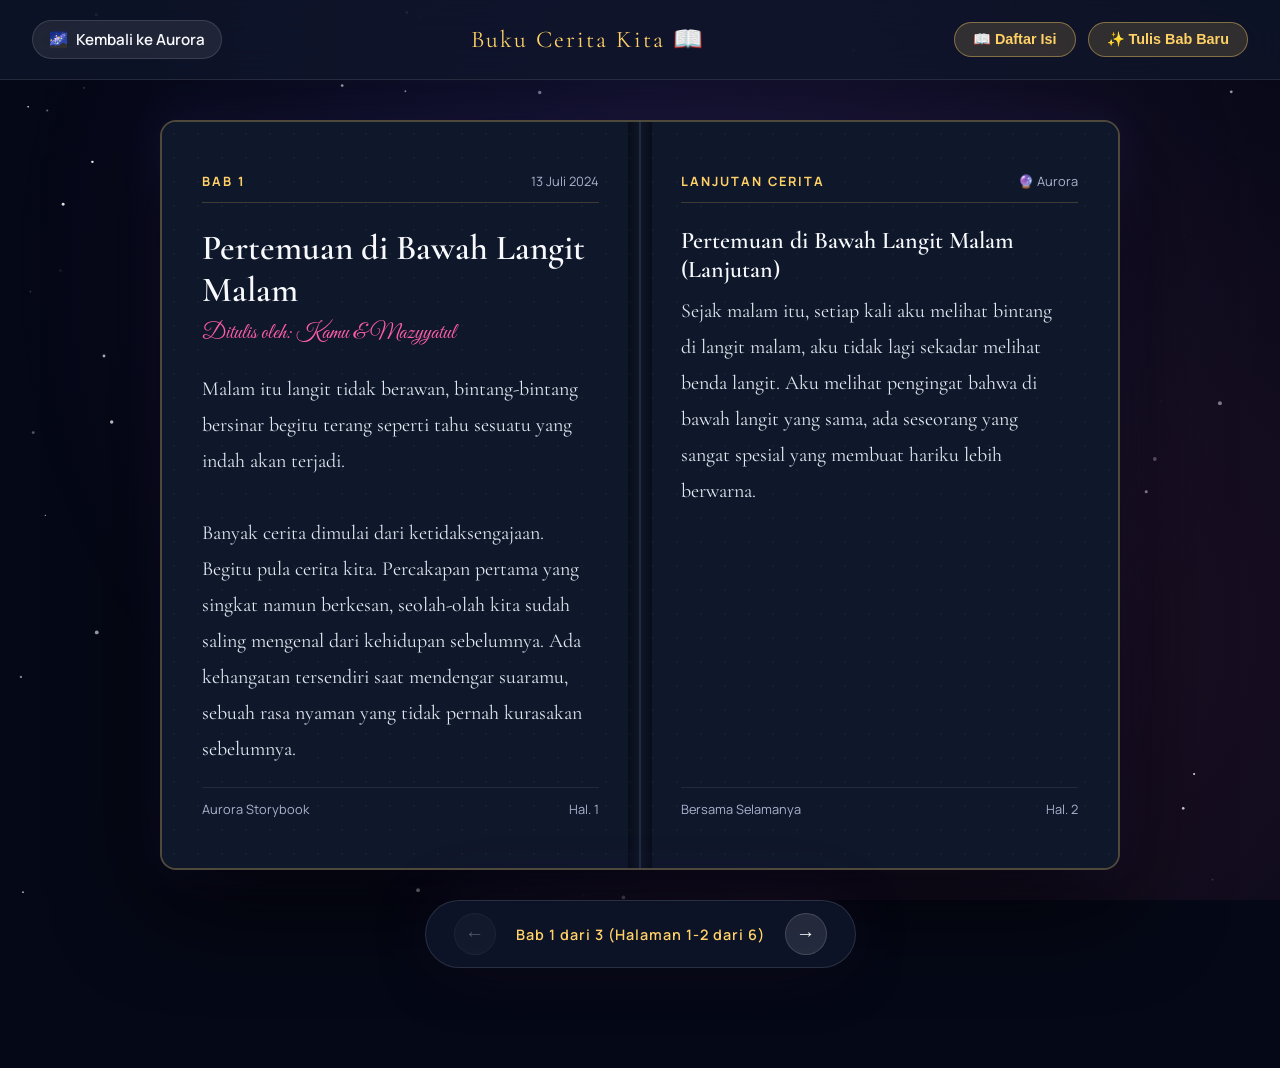
==== book.html @ 4795f136 "nambahin halaman baru buat cerita" ====
<!DOCTYPE html>
<html lang="id">

<head>

    <meta charset="UTF-8">

    <meta name="viewport" content="width=device-width, initial-scale=1.0">

    <title>Buku Cerita Kita — Aurora</title>

    <!-- Google Fonts -->

    <link rel="preconnect" href="https://fonts.googleapis.com">

    <link rel="preconnect" href="https://fonts.gstatic.com" crossorigin>

    <link
        href="https://fonts.googleapis.com/css2?family=Cormorant+Garamond:ital,wght@0,400;0,500;0,600;0,700;1,400&family=Great+Vibes&family=Manrope:wght@300;400;500;600;700&display=swap"
        rel="stylesheet">

    <!-- CSS -->

    <link rel="stylesheet" href="css/variables.css">
    <link rel="stylesheet" href="css/reset.css">
    <link rel="stylesheet" href="css/base.css">
    <link rel="stylesheet" href="css/pages/book.css">

</head>

<body class="book-page-body">

    <!-- Background Cosmic Engine -->
    <div class="book-bg-engine">
        <canvas id="book-stars-canvas"></canvas>
        <div class="book-aurora-glow"></div>
    </div>

    <!-- Header Navigation -->
    <header class="book-nav-header">
        <a href="index.html" class="book-nav-header__back">
            <span>🌌</span> Kembali ke Aurora
        </a>

        <div class="book-nav-header__title">
            Buku Cerita Kita 📖
        </div>

        <div class="book-nav-header__actions">
            <button type="button" class="book-action-btn" id="toc-btn">📖 Daftar Isi</button>
            <button type="button" class="book-action-btn" id="add-chapter-btn">✨ Tulis Bab Baru</button>
        </div>
    </header>

    <!-- Book Stage -->
    <main class="book-stage">

        <div class="book-wrapper">

            <!-- Left Page Sheet -->
            <div class="book-page-sheet book-page-sheet--left">
                <div>
                    <div class="book-sheet-header">
                        <span class="book-sheet-header__chapter" id="left-header-chapter">Bab 1</span>
                        <span class="book-sheet-header__date" id="left-header-date">13 Juli 2024</span>
                    </div>

                    <h1 class="book-sheet-title" id="left-sheet-title">Pertemuan di Bawah Langit Malam</h1>
                    <p class="book-sheet-author" id="left-sheet-author">Ditulis oleh: Kamu & Mazyyatul</p>

                    <div class="book-sheet-body" id="left-sheet-body">
                        <!-- Left story text rendered via JS -->
                    </div>
                </div>

                <div class="book-sheet-footer">
                    <span>Aurora Storybook</span>
                    <span id="left-footer-page">Hal. 1</span>
                </div>
            </div>

            <!-- Right Page Sheet -->
            <div class="book-page-sheet book-page-sheet--right">
                <div>
                    <div class="book-sheet-header">
                        <span class="book-sheet-header__chapter">Lanjutan Cerita</span>
                        <span class="book-sheet-header__date">🔮 Aurora</span>
                    </div>

                    <h2 class="book-sheet-title" id="right-sheet-title" style="font-size: 1.5rem;">Pertemuan di Bawah Langit Malam (Lanjutan)</h2>

                    <div class="book-sheet-body" id="right-sheet-body">
                        <!-- Right story text rendered via JS -->
                    </div>
                </div>

                <div class="book-sheet-footer">
                    <span>Bersama Selamanya</span>
                    <span id="right-footer-page">Hal. 2</span>
                </div>
            </div>

        </div>

        <!-- Page Turning Controls -->
        <div class="book-controls">
            <button type="button" class="book-control-btn" id="prev-page-btn" title="Bab Sebelumnya">
                &larr;
            </button>

            <span class="book-page-indicator" id="page-indicator">
                Bab 1 dari 3 (Halaman 1-2)
            </span>

            <button type="button" class="book-control-btn" id="next-page-btn" title="Bab Selanjutnya">
                &rarr;
            </button>
        </div>

    </main>

    <!-- Table of Contents Modal -->
    <div class="book-toc-modal" id="toc-modal">
        <div class="book-toc-content">
            <div style="display: flex; justify-content: space-between; align-items: center;">
                <h3 class="book-toc-title" style="margin-bottom: 0;">Daftar Isi Novel</h3>
                <button type="button" class="book-modal-close" style="background: none; border: none; color: var(--muted); font-size: 1.5rem; cursor: pointer;">&times;</button>
            </div>
            <p style="color: var(--muted); font-size: 0.85rem; margin-bottom: 20px;">Pilih bab cerita yang ingin kamu baca:</p>

            <ul class="book-toc-list" id="toc-list">
                <!-- Chapter list items rendered via JS -->
            </ul>
        </div>
    </div>

    <!-- Add Chapter Modal -->
    <div class="book-add-modal" id="add-chapter-modal">
        <div class="book-add-content">
            <div style="display: flex; justify-content: space-between; align-items: center; margin-bottom: 12px;">
                <h3 style="font-family: var(--display-font); font-size: 1.8rem; color: var(--gold); margin: 0;">Tulis Bab Novel Baru ✨</h3>
                <button type="button" class="book-modal-close" style="background: none; border: none; color: var(--muted); font-size: 1.5rem; cursor: pointer;">&times;</button>
            </div>
            <p style="color: var(--muted); font-size: 0.85rem; margin-bottom: 20px;">Tuliskan cerita kenangan atau perjalanan kalian sepanjang apapun yang kamu mau secara bebas</p>

            <form id="add-chapter-form">
                <div style="margin-bottom: 16px;">
                    <label style="display: block; font-size: 0.85rem; color: var(--muted); margin-bottom: 6px;">Judul Bab</label>
                    <input type="text" id="chap-title" placeholder="Contoh: Bab 4: Petualangan Ke Kota Seribu Lampu" style="width: 100%; background: rgba(0,0,0,0.4); border: 1px solid rgba(255,255,255,0.18); border-radius: 8px; padding: 12px; color: white; box-sizing: border-box;" required>
                </div>

                <div style="display: flex; gap: 12px; margin-bottom: 16px;">
                    <div style="flex: 1;">
                        <label style="display: block; font-size: 0.85rem; color: var(--muted); margin-bottom: 6px;">Penulis</label>
                        <select id="chap-author" style="width: 100%; background: rgba(0,0,0,0.4); border: 1px solid rgba(255,255,255,0.18); border-radius: 8px; padding: 12px; color: white; box-sizing: border-box;">
                            <option value="Kamu & Mazyyatul">Kamu & Mazyyatul</option>
                            <option value="Kamu">Dari: Kamu</option>
                            <option value="Mazyyatul">Dari: Mazyyatul</option>
                        </select>
                    </div>

                    <div style="flex: 1;">
                        <label style="display: block; font-size: 0.85rem; color: var(--muted); margin-bottom: 6px;">Tanggal</label>
                        <input type="text" id="chap-date" placeholder="Contoh: 28 Juli 2026" style="width: 100%; background: rgba(0,0,0,0.4); border: 1px solid rgba(255,255,255,0.18); border-radius: 8px; padding: 12px; color: white; box-sizing: border-box;">
                    </div>
                </div>

                <div style="margin-bottom: 20px;">
                    <label style="display: block; font-size: 0.85rem; color: var(--muted); margin-bottom: 6px;">Isi Cerita Novel (Bebas & Panjang)</label>
                    <textarea id="chap-content" rows="10" placeholder="Tuliskan cerita panjang kalian di sini... Gunakan enter 2 kali untuk membuat paragraf baru." style="width: 100%; background: rgba(0,0,0,0.4); border: 1px solid rgba(255,255,255,0.18); border-radius: 8px; padding: 14px; color: white; font-family: var(--display-font); font-size: 1.1rem; line-height: 1.6; box-sizing: border-box;" required></textarea>
                </div>

                <button type="submit" style="width: 100%; background: linear-gradient(135deg, var(--gold), var(--primary)); border: none; border-radius: 8px; padding: 14px; color: #050816; font-weight: 700; font-size: 1rem; cursor: pointer;">Simpan Bab Novel ✨</button>
            </form>
        </div>
    </div>

    <!-- GSAP -->
    <script src="https://cdn.jsdelivr.net/npm/gsap@3.13.0/dist/gsap.min.js"></script>

    <!-- App Script -->
    <script type="module" src="js/bookApp.js"></script>

</body>

</html>
---- css/variables.css ----
:root {

    /* ===========================
       COLORS
    =========================== */

    --bg: #050816;
    --surface: #10172D;
    --surface-glass: rgba(16, 23, 45, 0.6);

    --primary: #FF5EA8;
    --secondary: #7C5CFF;
    --accent: #6FAEFF;
    --gold: #FFD166;

    --text: #F7F9FC;
    --muted: #A8B3CF;

    --border: rgba(255, 255, 255, 0.08);
    --border-hover: rgba(255, 255, 255, 0.15);

    /* ===========================
       FONTS
    =========================== */

    --display-font: "Cormorant Garamond", serif;
    --body-font: "Manrope", sans-serif;
    --accent-font: "Great Vibes", cursive;

    /* ===========================
       RADIUS
    =========================== */

    --radius-sm: 12px;
    --radius-md: 20px;
    --radius-lg: 32px;

    /* ===========================
       SHADOWS
    =========================== */

    --shadow-primary:
        0 20px 80px rgba(124, 92, 255, 0.25);

    --shadow-soft:
        0 10px 30px rgba(0, 0, 0, 0.25);

    --shadow-glow:
        0 0 80px rgba(174, 132, 255, 0.12);

    --shadow-card:
        0 15px 50px rgba(0, 0, 0, 0.25),
        0 0 80px rgba(174, 132, 255, 0.08);

    /* ===========================
       TRANSITIONS
    =========================== */

    --fast: 0.25s;
    --medium: 0.5s;
    --slow: 0.8s;

    /* ===========================
       BLUR
    =========================== */

    --blur-sm: 8px;
    --blur-md: 16px;
    --blur-lg: 32px;

    /* ===========================
       Z-INDEX
    =========================== */

    --z-bg: -10;
    --z-content: 10;
    --z-overlay: 100;
    --z-modal: 999;
    --z-opening: 9999;

}
---- css/base.css ----
body {

    background: var(--bg);

    color: var(--text);

    font-family: var(--body-font);

    overflow-x: hidden;

    position: relative;

}

#app {

    position: relative;

    z-index: var(--z-content);

}

/* ===============================
   CUSTOM CURSOR
=============================== */

.custom-cursor {
    position: fixed;
    top: 0;
    left: 0;
    width: 32px;
    height: 32px;
    border: 1.5px solid rgba(255, 255, 255, 0.2);
    border-radius: 50%;
    pointer-events: none;
    z-index: 99999;
    transform: translate(-50%, -50%);
    transition: border-color 0.3s ease;
    mix-blend-mode: difference;
}

.custom-cursor__dot {
    position: fixed;
    top: 0;
    left: 0;
    width: 4px;
    height: 4px;
    background: white;
    border-radius: 50%;
    pointer-events: none;
    z-index: 99999;
    transform: translate(-50%, -50%);
    mix-blend-mode: difference;
}

@media (hover: none) and (pointer: coarse) {
    .custom-cursor,
    .custom-cursor__dot {
        display: none !important;
    }
}
---- css/pages/book.css ----
/* =========================================
   AURORA NOVEL / STORYBOOK PAGE STYLES
========================================== */

/* Outer Page Container */
.book-page-body {
    background: #050816;
    color: #F7F9FC;
    font-family: var(--body-font);
    min-height: 100vh;
    display: flex;
    flex-direction: column;
    position: relative;
    overflow-x: hidden;
}

/* Background Cosmic Atmosphere */
.book-bg-engine {
    position: fixed;
    top: 0;
    left: 0;
    width: 100vw;
    height: 100vh;
    pointer-events: none;
    z-index: 0;
}

.book-bg-engine canvas {
    position: absolute;
    top: 0;
    left: 0;
    width: 100%;
    height: 100%;
}

.book-aurora-glow {
    position: absolute;
    top: 0;
    left: 0;
    width: 100%;
    height: 100%;
    background: radial-gradient(circle at 50% 30%, rgba(124, 92, 255, 0.15), transparent 70%),
                radial-gradient(circle at 80% 70%, rgba(255, 94, 168, 0.1), transparent 60%);
}

/* Top Header Bar */
.book-nav-header {
    position: relative;
    z-index: 100;
    display: flex;
    justify-content: space-between;
    align-items: center;
    padding: 20px 32px;
    background: rgba(16, 23, 45, 0.7);
    backdrop-filter: blur(20px);
    -webkit-backdrop-filter: blur(20px);
    border-bottom: 1px solid rgba(255, 255, 255, 0.1);
}

.book-nav-header__back {
    display: flex;
    align-items: center;
    gap: 8px;
    color: var(--text);
    text-decoration: none;
    font-weight: 600;
    font-size: 0.95rem;
    padding: 8px 16px;
    border-radius: 20px;
    background: rgba(255, 255, 255, 0.08);
    border: 1px solid rgba(255, 255, 255, 0.12);
    transition: all 0.3s ease;
}

.book-nav-header__back:hover {
    background: rgba(255, 94, 168, 0.2);
    border-color: var(--primary);
    transform: translateX(-4px);
}

.book-nav-header__title {
    font-family: var(--display-font);
    font-size: 1.5rem;
    color: var(--gold);
    letter-spacing: 2px;
}

.book-nav-header__actions {
    display: flex;
    gap: 12px;
}

.book-action-btn {
    background: rgba(255, 209, 102, 0.15);
    border: 1px solid rgba(255, 209, 102, 0.4);
    color: var(--gold);
    padding: 8px 18px;
    border-radius: 20px;
    font-weight: 600;
    font-size: 0.9rem;
    cursor: pointer;
    transition: all 0.3s ease;
}

.book-action-btn:hover {
    background: var(--gold);
    color: #050816;
    transform: translateY(-2px);
    box-shadow: 0 0 15px rgba(255, 209, 102, 0.4);
}

/* Book Stage & Reader Layout */
.book-stage {
    position: relative;
    z-index: 10;
    flex-grow: 1;
    display: flex;
    flex-direction: column;
    align-items: center;
    justify-content: center;
    padding: 40px 20px 100px 20px;
    box-sizing: border-box;
}

/* 3D Book Container */
.book-wrapper {
    position: relative;
    width: 100%;
    max-width: 960px;
    min-height: 600px;
    background: #141b2d;
    border-radius: 16px;
    box-shadow: 0 30px 100px rgba(0, 0, 0, 0.8),
                0 0 50px rgba(124, 92, 255, 0.15);
    display: flex;
    overflow: hidden;
    border: 2px solid rgba(255, 209, 102, 0.25);
    perspective: 1500px;
}

/* Book Spine Line in Center */
.book-wrapper::after {
    content: '';
    position: absolute;
    top: 0;
    left: 50%;
    width: 24px;
    height: 100%;
    background: linear-gradient(90deg, 
        rgba(0, 0, 0, 0.4) 0%, 
        rgba(0, 0, 0, 0.05) 45%, 
        rgba(255, 255, 255, 0.05) 50%, 
        rgba(0, 0, 0, 0.05) 55%, 
        rgba(0, 0, 0, 0.4) 100%
    );
    transform: translateX(-50%);
    pointer-events: none;
    z-index: 20;
}

/* Left & Right Pages (Paper Parchment Texture) */
.book-page-sheet {
    flex: 1;
    width: 50%;
    padding: 50px 40px;
    box-sizing: border-box;
    background: #0f172a;
    background-image: radial-gradient(rgba(255, 255, 255, 0.03) 1px, transparent 0);
    background-size: 24px 24px;
    display: flex;
    flex-direction: column;
    justify-content: space-between;
    position: relative;
    transition: opacity 0.4s ease, transform 0.4s ease;
}

.book-page-sheet--left {
    border-right: 1px solid rgba(255, 255, 255, 0.06);
}

.book-page-sheet--right {
    border-left: 1px solid rgba(255, 255, 255, 0.06);
}

/* Page Header Info */
.book-sheet-header {
    display: flex;
    justify-content: space-between;
    align-items: center;
    border-bottom: 1px solid rgba(255, 209, 102, 0.2);
    padding-bottom: 12px;
    margin-bottom: 24px;
}

.book-sheet-header__chapter {
    font-size: 0.8rem;
    font-weight: 700;
    letter-spacing: 2px;
    text-transform: uppercase;
    color: var(--gold);
}

.book-sheet-header__date {
    font-size: 0.8rem;
    color: var(--muted);
}

/* Novel Typography */
.book-sheet-title {
    font-family: var(--display-font);
    font-size: 2.2rem;
    font-weight: 600;
    color: var(--text);
    margin-bottom: 8px;
    line-height: 1.2;
}

.book-sheet-author {
    font-family: var(--accent-font);
    font-size: 1.4rem;
    color: var(--primary);
    margin-bottom: 24px;
}

.book-sheet-body {
    font-family: var(--display-font);
    font-size: 1.25rem;
    line-height: 1.8;
    color: #e2e8f0;
    flex-grow: 1;
    white-space: pre-line;
    overflow-y: auto;
    padding-right: 8px;
}

.book-sheet-footer {
    display: flex;
    justify-content: space-between;
    align-items: center;
    border-top: 1px solid rgba(255, 255, 255, 0.08);
    padding-top: 12px;
    margin-top: 20px;
    font-size: 0.8rem;
    color: var(--muted);
}

/* Navigation Controls Bar */
.book-controls {
    display: flex;
    align-items: center;
    gap: 20px;
    margin-top: 30px;
    background: rgba(16, 23, 45, 0.8);
    backdrop-filter: blur(20px);
    border: 1px solid rgba(255, 255, 255, 0.12);
    padding: 12px 28px;
    border-radius: 40px;
    box-shadow: var(--shadow-card);
}

.book-control-btn {
    background: rgba(255, 255, 255, 0.1);
    border: 1px solid rgba(255, 255, 255, 0.15);
    color: var(--text);
    width: 42px;
    height: 42px;
    border-radius: 50%;
    display: flex;
    align-items: center;
    justify-content: center;
    font-size: 1.2rem;
    cursor: pointer;
    transition: all 0.3s ease;
}

.book-control-btn:hover:not(:disabled) {
    background: var(--primary);
    color: white;
    border-color: var(--primary);
    transform: scale(1.1);
}

.book-control-btn:disabled {
    opacity: 0.3;
    cursor: not-allowed;
}

.book-page-indicator {
    font-size: 0.9rem;
    font-weight: 600;
    color: var(--gold);
    letter-spacing: 1px;
}

/* Chapter Table of Contents Drawer/Modal */
.book-toc-modal {
    position: fixed;
    top: 0;
    left: 0;
    width: 100vw;
    height: 100vh;
    background: rgba(5, 8, 22, 0.85);
    backdrop-filter: blur(20px);
    z-index: 1000;
    display: flex;
    align-items: center;
    justify-content: center;
    opacity: 0;
    pointer-events: none;
    transition: opacity 0.3s ease;
}

.book-toc-modal.is-visible {
    opacity: 1;
    pointer-events: auto;
}

.book-toc-content {
    background: rgba(16, 23, 45, 0.95);
    border: 1px solid rgba(255, 209, 102, 0.3);
    border-radius: var(--radius-lg);
    padding: 36px;
    width: 100%;
    max-width: 500px;
    max-height: 80vh;
    overflow-y: auto;
    box-shadow: 0 20px 80px rgba(0, 0, 0, 0.6);
}

.book-toc-title {
    font-family: var(--display-font);
    font-size: 2rem;
    color: var(--gold);
    margin-bottom: 20px;
    border-bottom: 1px solid rgba(255, 209, 102, 0.2);
    padding-bottom: 10px;
}

.book-toc-list {
    list-style: none;
    padding: 0;
    margin: 0;
}

.book-toc-item {
    padding: 14px 18px;
    border-radius: var(--radius-sm);
    background: rgba(255, 255, 255, 0.04);
    border: 1px solid rgba(255, 255, 255, 0.08);
    margin-bottom: 12px;
    cursor: pointer;
    transition: all 0.3s ease;
    display: flex;
    justify-content: space-between;
    align-items: center;
}

.book-toc-item:hover {
    background: rgba(255, 209, 102, 0.15);
    border-color: var(--gold);
    transform: translateX(4px);
}

.book-toc-item__title {
    font-weight: 600;
    color: var(--text);
    font-size: 1rem;
}

.book-toc-item__author {
    font-size: 0.8rem;
    color: var(--muted);
}

/* Add Chapter Modal */
.book-add-modal {
    position: fixed;
    top: 0;
    left: 0;
    width: 100vw;
    height: 100vh;
    background: rgba(5, 8, 22, 0.88);
    backdrop-filter: blur(24px);
    z-index: 10000;
    display: flex;
    align-items: center;
    justify-content: center;
    opacity: 0;
    pointer-events: none;
    transition: opacity 0.4s ease;
    padding: 16px;
    box-sizing: border-box;
}

.book-add-modal.is-visible {
    opacity: 1;
    pointer-events: auto;
}

.book-add-content {
    background: rgba(16, 23, 45, 0.95);
    border: 1px solid rgba(255, 209, 102, 0.4);
    border-radius: var(--radius-lg);
    padding: 32px 24px;
    width: 100%;
    max-width: 560px;
    max-height: 85vh;
    overflow-y: auto;
    box-shadow: 0 20px 80px rgba(255, 209, 102, 0.2);
}

/* Mobile Responsive adjustment for Single Page view */
@media (max-width: 768px) {
    .book-wrapper {
        flex-direction: column;
        min-height: auto;
    }

    .book-wrapper::after {
        display: none;
    }

    .book-page-sheet {
        width: 100%;
        padding: 32px 20px;
    }

    .book-page-sheet--right {
        display: none; /* Shows 1 page at a time on mobile */
    }

    .book-sheet-title {
        font-size: 1.8rem;
    }

    .book-sheet-body {
        font-size: 1.1rem;
        line-height: 1.7;
    }
}
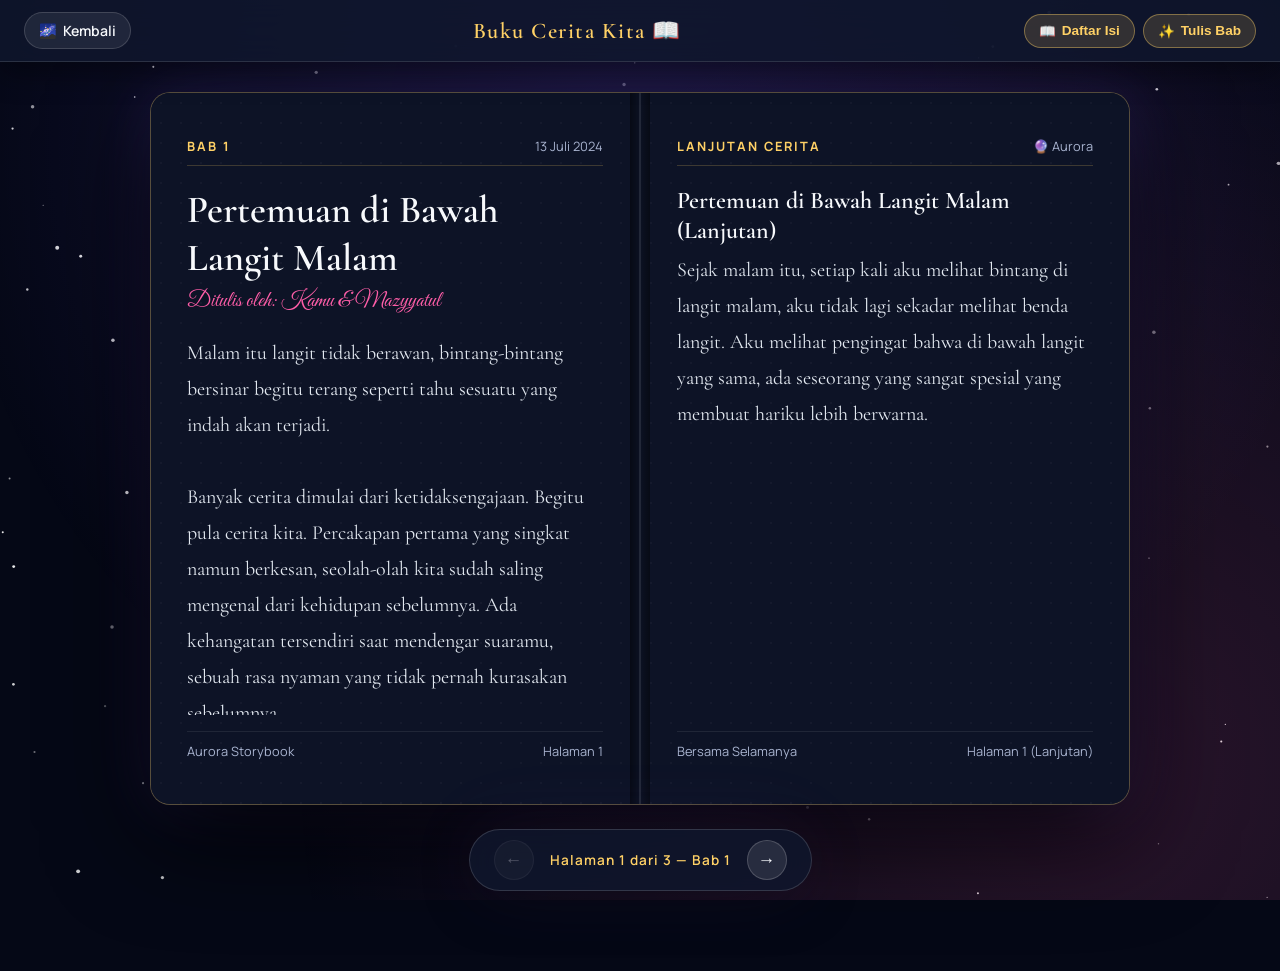
==== commit e58fd6f7: "--" ====
--- a/book.html
+++ b/book.html
@@ -39,16 +39,20 @@
     <!-- Header Navigation -->
     <header class="book-nav-header">
         <a href="index.html" class="book-nav-header__back">
-            <span>🌌</span> Kembali ke Aurora
+            <span>🌌</span> <span class="btn-label">Kembali</span>
         </a>
 
-        <div class="book-nav-header__title">
+        <h1 class="book-nav-header__title">
             Buku Cerita Kita 📖
-        </div>
+        </h1>
 
         <div class="book-nav-header__actions">
-            <button type="button" class="book-action-btn" id="toc-btn">📖 Daftar Isi</button>
-            <button type="button" class="book-action-btn" id="add-chapter-btn">✨ Tulis Bab Baru</button>
+            <button type="button" class="book-action-btn" id="toc-btn">
+                <span>📖</span> <span class="btn-label">Daftar Isi</span>
+            </button>
+            <button type="button" class="book-action-btn" id="add-chapter-btn">
+                <span>✨</span> <span class="btn-label">Tulis Bab</span>
+            </button>
         </div>
     </header>
 
--- a/css/pages/book.css
+++ b/css/pages/book.css
@@ -1,5 +1,6 @@
 /* =========================================
    AURORA NOVEL / STORYBOOK PAGE STYLES
+   Ultra Responsive, Sleek & Mobile Polish
 ========================================== */
 
 /* Outer Page Container */
@@ -12,6 +13,8 @@
     flex-direction: column;
     position: relative;
     overflow-x: hidden;
+    margin: 0;
+    padding: 0;
 }
 
 /* Background Cosmic Atmosphere */
@@ -39,77 +42,96 @@
     left: 0;
     width: 100%;
     height: 100%;
-    background: radial-gradient(circle at 50% 30%, rgba(124, 92, 255, 0.15), transparent 70%),
-                radial-gradient(circle at 80% 70%, rgba(255, 94, 168, 0.1), transparent 60%);
-}
-
-/* Top Header Bar */
+    background: radial-gradient(circle at 50% 15%, rgba(124, 92, 255, 0.2), transparent 70%),
+                radial-gradient(circle at 85% 85%, rgba(255, 94, 168, 0.15), transparent 60%);
+}
+
+/* =========================================
+   SLEEK HEADER NAVBAR (DESKTOP & MOBILE)
+========================================== */
 .book-nav-header {
-    position: relative;
-    z-index: 100;
+    position: sticky;
+    top: 0;
+    z-index: 500;
     display: flex;
     justify-content: space-between;
     align-items: center;
-    padding: 20px 32px;
-    background: rgba(16, 23, 45, 0.7);
-    backdrop-filter: blur(20px);
-    -webkit-backdrop-filter: blur(20px);
-    border-bottom: 1px solid rgba(255, 255, 255, 0.1);
+    padding: 12px 24px;
+    background: rgba(16, 23, 45, 0.85);
+    backdrop-filter: blur(24px);
+    -webkit-backdrop-filter: blur(24px);
+    border-bottom: 1px solid rgba(255, 255, 255, 0.12);
+    box-shadow: 0 10px 30px rgba(0, 0, 0, 0.4);
 }
 
 .book-nav-header__back {
-    display: flex;
-    align-items: center;
-    gap: 8px;
+    display: inline-flex;
+    align-items: center;
+    gap: 6px;
     color: var(--text);
     text-decoration: none;
     font-weight: 600;
-    font-size: 0.95rem;
-    padding: 8px 16px;
-    border-radius: 20px;
+    font-size: 0.88rem;
+    padding: 8px 14px;
+    border-radius: 30px;
     background: rgba(255, 255, 255, 0.08);
-    border: 1px solid rgba(255, 255, 255, 0.12);
-    transition: all 0.3s ease;
-}
-
-.book-nav-header__back:hover {
-    background: rgba(255, 94, 168, 0.2);
+    border: 1px solid rgba(255, 255, 255, 0.15);
+    transition: all 0.25s ease;
+    white-space: nowrap;
+    touch-action: manipulation;
+}
+
+.book-nav-header__back:hover,
+.book-nav-header__back:active {
+    background: rgba(255, 94, 168, 0.25);
     border-color: var(--primary);
-    transform: translateX(-4px);
+    transform: translateX(-2px);
 }
 
 .book-nav-header__title {
     font-family: var(--display-font);
-    font-size: 1.5rem;
+    font-size: 1.4rem;
+    font-weight: 600;
     color: var(--gold);
-    letter-spacing: 2px;
+    letter-spacing: 1.5px;
+    text-align: center;
+    margin: 0;
 }
 
 .book-nav-header__actions {
     display: flex;
-    gap: 12px;
+    align-items: center;
+    gap: 8px;
 }
 
 .book-action-btn {
+    display: inline-flex;
+    align-items: center;
+    gap: 6px;
     background: rgba(255, 209, 102, 0.15);
     border: 1px solid rgba(255, 209, 102, 0.4);
     color: var(--gold);
-    padding: 8px 18px;
-    border-radius: 20px;
+    padding: 8px 14px;
+    border-radius: 30px;
     font-weight: 600;
-    font-size: 0.9rem;
+    font-size: 0.85rem;
     cursor: pointer;
-    transition: all 0.3s ease;
-}
-
-.book-action-btn:hover {
+    transition: all 0.25s ease;
+    white-space: nowrap;
+    touch-action: manipulation;
+}
+
+.book-action-btn:hover,
+.book-action-btn:active {
     background: var(--gold);
     color: #050816;
     transform: translateY(-2px);
     box-shadow: 0 0 15px rgba(255, 209, 102, 0.4);
 }
 
-/* Book Stage & Reader Layout */
+/* =========================================
+   BOOK STAGE & NOVEL SHEET LAYOUT
+========================================== */
 .book-stage {
     position: relative;
     z-index: 10;
@@ -118,60 +140,60 @@
     flex-direction: column;
     align-items: center;
     justify-content: center;
-    padding: 40px 20px 100px 20px;
+    padding: 30px 16px 80px 16px;
     box-sizing: border-box;
-}
-
-/* 3D Book Container */
+    width: 100%;
+}
+
 .book-wrapper {
     position: relative;
     width: 100%;
-    max-width: 960px;
-    min-height: 600px;
-    background: #141b2d;
-    border-radius: 16px;
-    box-shadow: 0 30px 100px rgba(0, 0, 0, 0.8),
-                0 0 50px rgba(124, 92, 255, 0.15);
+    max-width: 980px;
+    min-height: 560px;
+    background: rgba(16, 23, 45, 0.95);
+    border-radius: 20px;
+    box-shadow: 0 30px 100px rgba(0, 0, 0, 0.85),
+                0 0 60px rgba(124, 92, 255, 0.2);
     display: flex;
     overflow: hidden;
-    border: 2px solid rgba(255, 209, 102, 0.25);
-    perspective: 1500px;
-}
-
-/* Book Spine Line in Center */
+    border: 1px solid rgba(255, 209, 102, 0.3);
+    backdrop-filter: blur(20px);
+}
+
+/* Book Spine Line in Center (Desktop Spread) */
 .book-wrapper::after {
     content: '';
     position: absolute;
     top: 0;
     left: 50%;
-    width: 24px;
+    width: 20px;
     height: 100%;
     background: linear-gradient(90deg, 
-        rgba(0, 0, 0, 0.4) 0%, 
-        rgba(0, 0, 0, 0.05) 45%, 
-        rgba(255, 255, 255, 0.05) 50%, 
-        rgba(0, 0, 0, 0.05) 55%, 
-        rgba(0, 0, 0, 0.4) 100%
+        rgba(0, 0, 0, 0.45) 0%, 
+        rgba(0, 0, 0, 0.1) 45%, 
+        rgba(255, 255, 255, 0.08) 50%, 
+        rgba(0, 0, 0, 0.1) 55%, 
+        rgba(0, 0, 0, 0.45) 100%
     );
     transform: translateX(-50%);
     pointer-events: none;
     z-index: 20;
 }
 
-/* Left & Right Pages (Paper Parchment Texture) */
+/* Left & Right Pages */
 .book-page-sheet {
     flex: 1;
     width: 50%;
-    padding: 50px 40px;
+    padding: 44px 36px;
     box-sizing: border-box;
-    background: #0f172a;
+    background: #0d1326;
     background-image: radial-gradient(rgba(255, 255, 255, 0.03) 1px, transparent 0);
-    background-size: 24px 24px;
+    background-size: 20px 20px;
     display: flex;
     flex-direction: column;
     justify-content: space-between;
     position: relative;
-    transition: opacity 0.4s ease, transform 0.4s ease;
+    transition: opacity 0.35s ease, transform 0.35s ease;
 }
 
 .book-page-sheet--left {
@@ -182,14 +204,13 @@
     border-left: 1px solid rgba(255, 255, 255, 0.06);
 }
 
-/* Page Header Info */
 .book-sheet-header {
     display: flex;
     justify-content: space-between;
     align-items: center;
     border-bottom: 1px solid rgba(255, 209, 102, 0.2);
-    padding-bottom: 12px;
-    margin-bottom: 24px;
+    padding-bottom: 10px;
+    margin-bottom: 20px;
 }
 
 .book-sheet-header__chapter {
@@ -205,32 +226,41 @@
     color: var(--muted);
 }
 
-/* Novel Typography */
 .book-sheet-title {
     font-family: var(--display-font);
-    font-size: 2.2rem;
+    font-size: clamp(1.8rem, 4vw, 2.4rem);
     font-weight: 600;
     color: var(--text);
-    margin-bottom: 8px;
-    line-height: 1.2;
+    margin-bottom: 6px;
+    line-height: 1.25;
 }
 
 .book-sheet-author {
     font-family: var(--accent-font);
-    font-size: 1.4rem;
+    font-size: 1.35rem;
     color: var(--primary);
-    margin-bottom: 24px;
+    margin-bottom: 20px;
 }
 
 .book-sheet-body {
     font-family: var(--display-font);
-    font-size: 1.25rem;
+    font-size: clamp(1.1rem, 2.2vw, 1.25rem);
     line-height: 1.8;
     color: #e2e8f0;
     flex-grow: 1;
     white-space: pre-line;
     overflow-y: auto;
     padding-right: 8px;
+    max-height: 380px;
+}
+
+.book-sheet-body::-webkit-scrollbar {
+    width: 4px;
+}
+
+.book-sheet-body::-webkit-scrollbar-thumb {
+    background: rgba(255, 209, 102, 0.3);
+    border-radius: 4px;
 }
 
 .book-sheet-footer {
@@ -238,42 +268,49 @@
     justify-content: space-between;
     align-items: center;
     border-top: 1px solid rgba(255, 255, 255, 0.08);
-    padding-top: 12px;
-    margin-top: 20px;
+    padding-top: 10px;
+    margin-top: 16px;
     font-size: 0.8rem;
     color: var(--muted);
 }
 
-/* Navigation Controls Bar */
+/* =========================================
+   BOTTOM PAGE CONTROLS BAR
+========================================== */
 .book-controls {
     display: flex;
     align-items: center;
-    gap: 20px;
-    margin-top: 30px;
-    background: rgba(16, 23, 45, 0.8);
+    justify-content: center;
+    gap: 16px;
+    margin-top: 24px;
+    background: rgba(16, 23, 45, 0.85);
     backdrop-filter: blur(20px);
-    border: 1px solid rgba(255, 255, 255, 0.12);
-    padding: 12px 28px;
+    -webkit-backdrop-filter: blur(20px);
+    border: 1px solid rgba(255, 255, 255, 0.15);
+    padding: 10px 24px;
     border-radius: 40px;
     box-shadow: var(--shadow-card);
+    touch-action: manipulation;
 }
 
 .book-control-btn {
     background: rgba(255, 255, 255, 0.1);
-    border: 1px solid rgba(255, 255, 255, 0.15);
+    border: 1px solid rgba(255, 255, 255, 0.18);
     color: var(--text);
-    width: 42px;
-    height: 42px;
+    width: 40px;
+    height: 40px;
     border-radius: 50%;
     display: flex;
     align-items: center;
     justify-content: center;
-    font-size: 1.2rem;
+    font-size: 1.1rem;
     cursor: pointer;
-    transition: all 0.3s ease;
-}
-
-.book-control-btn:hover:not(:disabled) {
+    transition: all 0.25s ease;
+    touch-action: manipulation;
+}
+
+.book-control-btn:hover:not(:disabled),
+.book-control-btn:active:not(:disabled) {
     background: var(--primary);
     color: white;
     border-color: var(--primary);
@@ -286,93 +323,17 @@
 }
 
 .book-page-indicator {
-    font-size: 0.9rem;
+    font-size: 0.85rem;
     font-weight: 600;
     color: var(--gold);
     letter-spacing: 1px;
-}
-
-/* Chapter Table of Contents Drawer/Modal */
-.book-toc-modal {
-    position: fixed;
-    top: 0;
-    left: 0;
-    width: 100vw;
-    height: 100vh;
-    background: rgba(5, 8, 22, 0.85);
-    backdrop-filter: blur(20px);
-    z-index: 1000;
-    display: flex;
-    align-items: center;
-    justify-content: center;
-    opacity: 0;
-    pointer-events: none;
-    transition: opacity 0.3s ease;
-}
-
-.book-toc-modal.is-visible {
-    opacity: 1;
-    pointer-events: auto;
-}
-
-.book-toc-content {
-    background: rgba(16, 23, 45, 0.95);
-    border: 1px solid rgba(255, 209, 102, 0.3);
-    border-radius: var(--radius-lg);
-    padding: 36px;
-    width: 100%;
-    max-width: 500px;
-    max-height: 80vh;
-    overflow-y: auto;
-    box-shadow: 0 20px 80px rgba(0, 0, 0, 0.6);
-}
-
-.book-toc-title {
-    font-family: var(--display-font);
-    font-size: 2rem;
-    color: var(--gold);
-    margin-bottom: 20px;
-    border-bottom: 1px solid rgba(255, 209, 102, 0.2);
-    padding-bottom: 10px;
-}
-
-.book-toc-list {
-    list-style: none;
-    padding: 0;
-    margin: 0;
-}
-
-.book-toc-item {
-    padding: 14px 18px;
-    border-radius: var(--radius-sm);
-    background: rgba(255, 255, 255, 0.04);
-    border: 1px solid rgba(255, 255, 255, 0.08);
-    margin-bottom: 12px;
-    cursor: pointer;
-    transition: all 0.3s ease;
-    display: flex;
-    justify-content: space-between;
-    align-items: center;
-}
-
-.book-toc-item:hover {
-    background: rgba(255, 209, 102, 0.15);
-    border-color: var(--gold);
-    transform: translateX(4px);
-}
-
-.book-toc-item__title {
-    font-weight: 600;
-    color: var(--text);
-    font-size: 1rem;
-}
-
-.book-toc-item__author {
-    font-size: 0.8rem;
-    color: var(--muted);
-}
-
-/* Add Chapter Modal */
+    text-align: center;
+}
+
+/* =========================================
+   MODALS (TOC & ADD CHAPTER)
+========================================== */
+.book-toc-modal,
 .book-add-modal {
     position: fixed;
     top: 0;
@@ -387,33 +348,114 @@
     justify-content: center;
     opacity: 0;
     pointer-events: none;
-    transition: opacity 0.4s ease;
+    transition: opacity 0.3s ease;
     padding: 16px;
     box-sizing: border-box;
 }
 
+.book-toc-modal.is-visible,
 .book-add-modal.is-visible {
     opacity: 1;
     pointer-events: auto;
 }
 
+.book-toc-content,
 .book-add-content {
     background: rgba(16, 23, 45, 0.95);
-    border: 1px solid rgba(255, 209, 102, 0.4);
+    border: 1px solid rgba(255, 209, 102, 0.35);
     border-radius: var(--radius-lg);
-    padding: 32px 24px;
+    padding: 28px 20px;
     width: 100%;
-    max-width: 560px;
-    max-height: 85vh;
+    max-width: 500px;
+    max-height: 82vh;
     overflow-y: auto;
-    box-shadow: 0 20px 80px rgba(255, 209, 102, 0.2);
-}
-
-/* Mobile Responsive adjustment for Single Page view */
+    box-shadow: 0 20px 80px rgba(0, 0, 0, 0.7);
+    -webkit-overflow-scrolling: touch;
+}
+
+.book-toc-title {
+    font-family: var(--display-font);
+    font-size: 1.8rem;
+    color: var(--gold);
+    margin-bottom: 16px;
+    border-bottom: 1px solid rgba(255, 209, 102, 0.2);
+    padding-bottom: 8px;
+}
+
+.book-toc-list {
+    list-style: none;
+    padding: 0;
+    margin: 0;
+}
+
+.book-toc-item {
+    padding: 14px 16px;
+    border-radius: var(--radius-sm);
+    background: rgba(255, 255, 255, 0.04);
+    border: 1px solid rgba(255, 255, 255, 0.08);
+    margin-bottom: 10px;
+    cursor: pointer;
+    transition: all 0.25s ease;
+    display: flex;
+    justify-content: space-between;
+    align-items: center;
+    touch-action: manipulation;
+}
+
+.book-toc-item:hover,
+.book-toc-item:active {
+    background: rgba(255, 209, 102, 0.18);
+    border-color: var(--gold);
+    transform: translateX(4px);
+}
+
+.book-toc-item__title {
+    font-weight: 600;
+    color: var(--text);
+    font-size: 0.95rem;
+}
+
+.book-toc-item__author {
+    font-size: 0.8rem;
+    color: var(--muted);
+}
+
+/* =========================================
+   MOBILE RESPONSIVE CUSTOM STYLING (HP)
+========================================== */
 @media (max-width: 768px) {
+    .book-nav-header {
+        padding: 10px 14px;
+        gap: 8px;
+    }
+
+    .book-nav-header__back {
+        font-size: 0.78rem;
+        padding: 6px 12px;
+    }
+
+    .book-nav-header__back span {
+        font-size: 0.9rem;
+    }
+
+    .book-nav-header__title {
+        font-size: 1.1rem;
+        letter-spacing: 1px;
+    }
+
+    .book-action-btn {
+        padding: 6px 10px;
+        font-size: 0.78rem;
+    }
+
+    .book-stage {
+        padding: 16px 10px 70px 10px;
+    }
+
     .book-wrapper {
         flex-direction: column;
         min-height: auto;
+        border-radius: 16px;
     }
 
     .book-wrapper::after {
@@ -422,19 +464,52 @@
 
     .book-page-sheet {
         width: 100%;
-        padding: 32px 20px;
+        padding: 24px 18px;
+    }
+
+    .book-page-sheet--left {
+        border-right: none;
+        border-bottom: 1px dashed rgba(255, 209, 102, 0.2);
     }
 
     .book-page-sheet--right {
-        display: none; /* Shows 1 page at a time on mobile */
+        border-left: none;
+        padding-top: 20px;
     }
 
     .book-sheet-title {
-        font-size: 1.8rem;
+        font-size: 1.5rem;
     }
 
     .book-sheet-body {
-        font-size: 1.1rem;
-        line-height: 1.7;
-    }
-}
+        font-size: 1.02rem;
+        line-height: 1.65;
+        max-height: 300px;
+    }
+
+    .book-controls {
+        gap: 10px;
+        padding: 8px 16px;
+        width: 95%;
+        box-sizing: border-box;
+    }
+
+    .book-page-indicator {
+        font-size: 0.78rem;
+    }
+}
+
+@media (max-width: 480px) {
+    .book-nav-header__title {
+        font-size: 0.95rem;
+    }
+
+    .book-action-btn span.btn-label {
+        display: none; /* Shows clean icons on very small screens */
+    }
+
+    .book-sheet-body {
+        font-size: 0.98rem;
+        line-height: 1.6;
+    }
+}
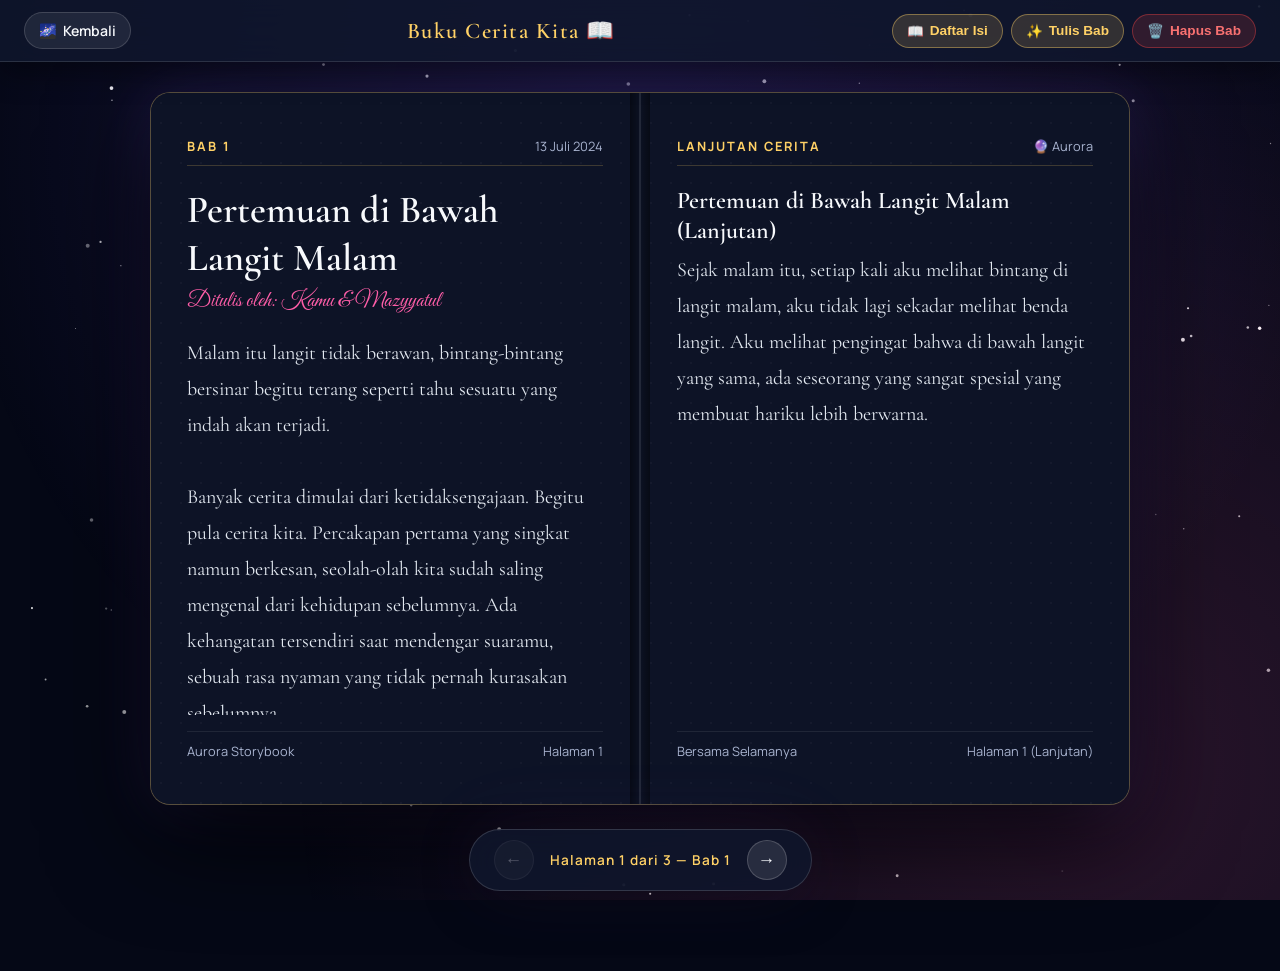
==== commit 9d8c7a24: "nambahin" ====
--- a/book.html
+++ b/book.html
@@ -52,6 +52,9 @@
             </button>
             <button type="button" class="book-action-btn" id="add-chapter-btn">
                 <span>✨</span> <span class="btn-label">Tulis Bab</span>
+            </button>
+            <button type="button" class="book-action-btn book-action-btn--delete" id="delete-chapter-btn" title="Hapus Bab Ini">
+                <span>🗑️</span> <span class="btn-label">Hapus Bab</span>
             </button>
         </div>
     </header>
--- a/css/pages/book.css
+++ b/css/pages/book.css
@@ -127,6 +127,40 @@
     color: #050816;
     transform: translateY(-2px);
     box-shadow: 0 0 15px rgba(255, 209, 102, 0.4);
+}
+
+.book-action-btn--delete {
+    background: rgba(239, 68, 68, 0.15);
+    border: 1px solid rgba(239, 68, 68, 0.4);
+    color: #f87171;
+}
+
+.book-action-btn--delete:hover,
+.book-action-btn--delete:active {
+    background: #ef4444;
+    color: #ffffff;
+    box-shadow: 0 0 15px rgba(239, 68, 68, 0.5);
+}
+
+.book-toc-item__delete {
+    background: rgba(239, 68, 68, 0.15);
+    border: 1px solid rgba(239, 68, 68, 0.3);
+    color: #f87171;
+    border-radius: 50%;
+    width: 32px;
+    height: 32px;
+    display: flex;
+    align-items: center;
+    justify-content: center;
+    cursor: pointer;
+    font-size: 0.9rem;
+    transition: all 0.2s ease;
+}
+
+.book-toc-item__delete:hover {
+    background: #ef4444;
+    color: white;
+    transform: scale(1.1);
 }
 
 /* =========================================
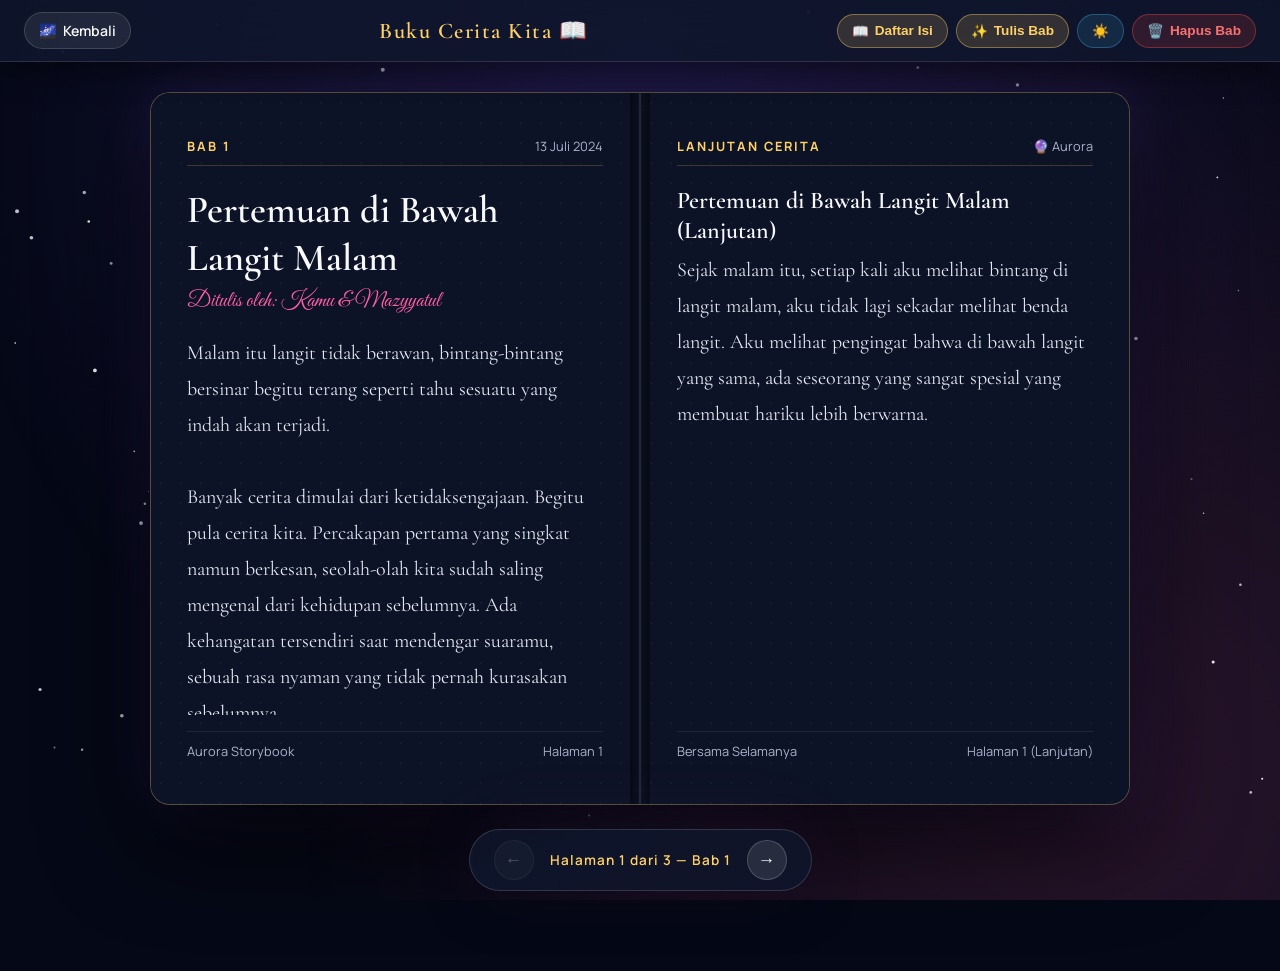
==== commit 86d7c8e2: "nambahin light mode di halaman buku" ====
--- a/book.html
+++ b/book.html
@@ -25,6 +25,7 @@
     <link rel="stylesheet" href="css/reset.css">
     <link rel="stylesheet" href="css/base.css">
     <link rel="stylesheet" href="css/pages/book.css">
+    <link rel="stylesheet" href="css/effects/light-bg.css">
 
 </head>
 
@@ -34,6 +35,20 @@
     <div class="book-bg-engine">
         <canvas id="book-stars-canvas"></canvas>
         <div class="book-aurora-glow"></div>
+
+        <!-- Light Mode — Ocean Elements -->
+        <div class="sun"></div>
+        <div class="sun-rays"></div>
+        <div class="cloud cloud--1"><div class="cloud__shape"></div></div>
+        <div class="cloud cloud--2"><div class="cloud__shape"></div></div>
+        <div class="cloud cloud--3"><div class="cloud__shape"></div></div>
+        <div class="ocean">
+            <div class="ocean__gradient"></div>
+            <div class="ocean__wave ocean__wave--1"></div>
+            <div class="ocean__wave ocean__wave--2"></div>
+            <div class="ocean__wave ocean__wave--3"></div>
+            <div class="ocean__shimmer"></div>
+        </div>
     </div>
 
     <!-- Header Navigation -->
@@ -52,6 +67,9 @@
             </button>
             <button type="button" class="book-action-btn" id="add-chapter-btn">
                 <span>✨</span> <span class="btn-label">Tulis Bab</span>
+            </button>
+            <button type="button" class="book-action-btn book-action-btn--theme" id="theme-toggle" title="Ganti Tema">
+                <span>☀️</span> <span class="btn-label">Mode Pantai</span>
             </button>
             <button type="button" class="book-action-btn book-action-btn--delete" id="delete-chapter-btn" title="Hapus Bab Ini">
                 <span>🗑️</span> <span class="btn-label">Hapus Bab</span>
@@ -153,13 +171,13 @@
             <form id="add-chapter-form">
                 <div style="margin-bottom: 16px;">
                     <label style="display: block; font-size: 0.85rem; color: var(--muted); margin-bottom: 6px;">Judul Bab</label>
-                    <input type="text" id="chap-title" placeholder="Contoh: Bab 4: Petualangan Ke Kota Seribu Lampu" style="width: 100%; background: rgba(0,0,0,0.4); border: 1px solid rgba(255,255,255,0.18); border-radius: 8px; padding: 12px; color: white; box-sizing: border-box;" required>
+                    <input type="text" id="chap-title" placeholder="Contoh: Bab 4: Petualangan Ke Kota Seribu Lampu" style="width: 100%; background: var(--surface-glass); border: 1px solid var(--border-hover); border-radius: 8px; padding: 12px; color: var(--text); box-sizing: border-box;" required>
                 </div>
 
                 <div style="display: flex; gap: 12px; margin-bottom: 16px;">
                     <div style="flex: 1;">
                         <label style="display: block; font-size: 0.85rem; color: var(--muted); margin-bottom: 6px;">Penulis</label>
-                        <select id="chap-author" style="width: 100%; background: rgba(0,0,0,0.4); border: 1px solid rgba(255,255,255,0.18); border-radius: 8px; padding: 12px; color: white; box-sizing: border-box;">
+                        <select id="chap-author" style="width: 100%; background: var(--surface-glass); border: 1px solid var(--border-hover); border-radius: 8px; padding: 12px; color: var(--text); box-sizing: border-box;">
                             <option value="Kamu & Mazyyatul">Kamu & Mazyyatul</option>
                             <option value="Kamu">Dari: Kamu</option>
                             <option value="Mazyyatul">Dari: Mazyyatul</option>
@@ -168,13 +186,13 @@
 
                     <div style="flex: 1;">
                         <label style="display: block; font-size: 0.85rem; color: var(--muted); margin-bottom: 6px;">Tanggal</label>
-                        <input type="text" id="chap-date" placeholder="Contoh: 28 Juli 2026" style="width: 100%; background: rgba(0,0,0,0.4); border: 1px solid rgba(255,255,255,0.18); border-radius: 8px; padding: 12px; color: white; box-sizing: border-box;">
+                        <input type="text" id="chap-date" placeholder="Contoh: 28 Juli 2026" style="width: 100%; background: var(--surface-glass); border: 1px solid var(--border-hover); border-radius: 8px; padding: 12px; color: var(--text); box-sizing: border-box;">
                     </div>
                 </div>
 
                 <div style="margin-bottom: 20px;">
                     <label style="display: block; font-size: 0.85rem; color: var(--muted); margin-bottom: 6px;">Isi Cerita Novel (Bebas & Panjang)</label>
-                    <textarea id="chap-content" rows="10" placeholder="Tuliskan cerita panjang kalian di sini... Gunakan enter 2 kali untuk membuat paragraf baru." style="width: 100%; background: rgba(0,0,0,0.4); border: 1px solid rgba(255,255,255,0.18); border-radius: 8px; padding: 14px; color: white; font-family: var(--display-font); font-size: 1.1rem; line-height: 1.6; box-sizing: border-box;" required></textarea>
+                    <textarea id="chap-content" rows="10" placeholder="Tuliskan cerita panjang kalian di sini... Gunakan enter 2 kali untuk membuat paragraf baru." style="width: 100%; background: var(--surface-glass); border: 1px solid var(--border-hover); border-radius: 8px; padding: 14px; color: var(--text); font-family: var(--display-font); font-size: 1.1rem; line-height: 1.6; box-sizing: border-box;" required></textarea>
                 </div>
 
                 <button type="submit" style="width: 100%; background: linear-gradient(135deg, var(--gold), var(--primary)); border: none; border-radius: 8px; padding: 14px; color: #050816; font-weight: 700; font-size: 1rem; cursor: pointer;">Simpan Bab Novel ✨</button>
--- a/css/variables.css
+++ b/css/variables.css
@@ -1,81 +1,118 @@
-:root {
-
-    /* ===========================
-       COLORS
-    =========================== */
-
-    --bg: #050816;
-    --surface: #10172D;
-    --surface-glass: rgba(16, 23, 45, 0.6);
-
-    --primary: #FF5EA8;
-    --secondary: #7C5CFF;
-    --accent: #6FAEFF;
-    --gold: #FFD166;
-
-    --text: #F7F9FC;
-    --muted: #A8B3CF;
-
-    --border: rgba(255, 255, 255, 0.08);
-    --border-hover: rgba(255, 255, 255, 0.15);
-
-    /* ===========================
-       FONTS
-    =========================== */
-
-    --display-font: "Cormorant Garamond", serif;
-    --body-font: "Manrope", sans-serif;
-    --accent-font: "Great Vibes", cursive;
-
-    /* ===========================
-       RADIUS
-    =========================== */
-
-    --radius-sm: 12px;
-    --radius-md: 20px;
-    --radius-lg: 32px;
-
-    /* ===========================
-       SHADOWS
-    =========================== */
-
-    --shadow-primary:
-        0 20px 80px rgba(124, 92, 255, 0.25);
-
-    --shadow-soft:
-        0 10px 30px rgba(0, 0, 0, 0.25);
-
-    --shadow-glow:
-        0 0 80px rgba(174, 132, 255, 0.12);
-
-    --shadow-card:
-        0 15px 50px rgba(0, 0, 0, 0.25),
-        0 0 80px rgba(174, 132, 255, 0.08);
-
-    /* ===========================
-       TRANSITIONS
-    =========================== */
-
-    --fast: 0.25s;
-    --medium: 0.5s;
-    --slow: 0.8s;
-
-    /* ===========================
-       BLUR
-    =========================== */
-
-    --blur-sm: 8px;
-    --blur-md: 16px;
-    --blur-lg: 32px;
-
-    /* ===========================
-       Z-INDEX
-    =========================== */
-
-    --z-bg: -10;
-    --z-content: 10;
-    --z-overlay: 100;
-    --z-modal: 999;
-    --z-opening: 9999;
-
-}+:root {
+
+    /* ===========================
+       COLORS
+    =========================== */
+
+    --bg: #050816;
+    --surface: #10172D;
+    --surface-glass: rgba(16, 23, 45, 0.6);
+
+    --primary: #FF5EA8;
+    --secondary: #7C5CFF;
+    --accent: #6FAEFF;
+    --gold: #FFD166;
+
+    --text: #F7F9FC;
+    --muted: #A8B3CF;
+
+    --border: rgba(255, 255, 255, 0.08);
+    --border-hover: rgba(255, 255, 255, 0.15);
+
+    /* ===========================
+       FONTS
+    =========================== */
+
+    --display-font: "Cormorant Garamond", serif;
+    --body-font: "Manrope", sans-serif;
+    --accent-font: "Great Vibes", cursive;
+
+    /* ===========================
+       RADIUS
+    =========================== */
+
+    --radius-sm: 12px;
+    --radius-md: 20px;
+    --radius-lg: 32px;
+
+    /* ===========================
+       SHADOWS
+    =========================== */
+
+    --shadow-primary:
+        0 20px 80px rgba(124, 92, 255, 0.25);
+
+    --shadow-soft:
+        0 10px 30px rgba(0, 0, 0, 0.25);
+
+    --shadow-glow:
+        0 0 80px rgba(174, 132, 255, 0.12);
+
+    --shadow-card:
+        0 15px 50px rgba(0, 0, 0, 0.25),
+        0 0 80px rgba(174, 132, 255, 0.08);
+
+    /* ===========================
+       TRANSITIONS
+    =========================== */
+
+    --fast: 0.25s;
+    --medium: 0.5s;
+    --slow: 0.8s;
+
+    /* ===========================
+       BLUR
+    =========================== */
+
+    --blur-sm: 8px;
+    --blur-md: 16px;
+    --blur-lg: 32px;
+
+    /* ===========================
+       Z-INDEX
+    =========================== */
+
+    --z-bg: -10;
+    --z-content: 10;
+    --z-overlay: 100;
+    --z-modal: 999;
+    --z-opening: 9999;
+
+}
+
+/* ===========================
+   LIGHT MODE (BEACH THEME)
+=========================== */
+
+[data-theme="light"] {
+
+    /* COLORS */
+    --bg: #E8F4FD;
+    --surface: #FFFFFF;
+    --surface-glass: rgba(255, 255, 255, 0.72);
+
+    --primary: #FF6B8A;
+    --secondary: #3BA4CF;
+    --accent: #45B7D1;
+    --gold: #F5A623;
+
+    --text: #1B2A4A;
+    --muted: #5E7290;
+
+    --border: rgba(0, 0, 0, 0.08);
+    --border-hover: rgba(0, 0, 0, 0.15);
+
+    /* SHADOWS */
+    --shadow-primary:
+        0 20px 80px rgba(59, 164, 207, 0.18);
+
+    --shadow-soft:
+        0 10px 30px rgba(0, 0, 0, 0.08);
+
+    --shadow-glow:
+        0 0 80px rgba(245, 166, 35, 0.10);
+
+    --shadow-card:
+        0 15px 50px rgba(0, 0, 0, 0.08),
+        0 0 80px rgba(59, 164, 207, 0.06);
+}
--- a/css/base.css
+++ b/css/base.css
@@ -1,61 +1,75 @@
-body {
-
-    background: var(--bg);
-
-    color: var(--text);
-
-    font-family: var(--body-font);
-
-    overflow-x: hidden;
-
-    position: relative;
-
-}
-
-#app {
-
-    position: relative;
-
-    z-index: var(--z-content);
-
-}
-
-/* ===============================
-   CUSTOM CURSOR
-=============================== */
-
-.custom-cursor {
-    position: fixed;
-    top: 0;
-    left: 0;
-    width: 32px;
-    height: 32px;
-    border: 1.5px solid rgba(255, 255, 255, 0.2);
-    border-radius: 50%;
-    pointer-events: none;
-    z-index: 99999;
-    transform: translate(-50%, -50%);
-    transition: border-color 0.3s ease;
-    mix-blend-mode: difference;
-}
-
-.custom-cursor__dot {
-    position: fixed;
-    top: 0;
-    left: 0;
-    width: 4px;
-    height: 4px;
-    background: white;
-    border-radius: 50%;
-    pointer-events: none;
-    z-index: 99999;
-    transform: translate(-50%, -50%);
-    mix-blend-mode: difference;
-}
-
-@media (hover: none) and (pointer: coarse) {
-    .custom-cursor,
-    .custom-cursor__dot {
-        display: none !important;
-    }
-}+body {
+
+    background: var(--bg);
+
+    color: var(--text);
+
+    font-family: var(--body-font);
+
+    overflow-x: hidden;
+
+    position: relative;
+
+    transition: background 0.6s ease, color 0.6s ease;
+
+}
+
+#app {
+
+    position: relative;
+
+    z-index: var(--z-content);
+
+}
+
+/* ===============================
+   CUSTOM CURSOR
+=============================== */
+
+.custom-cursor {
+    position: fixed;
+    top: 0;
+    left: 0;
+    width: 32px;
+    height: 32px;
+    border: 1.5px solid rgba(255, 255, 255, 0.2);
+    border-radius: 50%;
+    pointer-events: none;
+    z-index: 99999;
+    transform: translate(-50%, -50%);
+    transition: border-color 0.3s ease;
+    mix-blend-mode: difference;
+}
+
+.custom-cursor__dot {
+    position: fixed;
+    top: 0;
+    left: 0;
+    width: 4px;
+    height: 4px;
+    background: white;
+    border-radius: 50%;
+    pointer-events: none;
+    z-index: 99999;
+    transform: translate(-50%, -50%);
+    mix-blend-mode: difference;
+}
+
+@media (hover: none) and (pointer: coarse) {
+    .custom-cursor,
+    .custom-cursor__dot {
+        display: none !important;
+    }
+}
+
+/* =========================================
+   LIGHT MODE — CURSOR
+========================================== */
+
+[data-theme="light"] .custom-cursor {
+    border: 1.5px solid rgba(27, 42, 74, 0.15);
+}
+
+[data-theme="light"] .custom-cursor__dot {
+    background: var(--text);
+}
--- a/css/pages/book.css
+++ b/css/pages/book.css
@@ -547,3 +547,203 @@
         line-height: 1.6;
     }
 }
+
+/* =========================================
+   LIGHT MODE — OCEAN STORYBOOK
+========================================== */
+
+/* Theme toggle button (also present in dark mode) */
+.book-action-btn--theme,
+.book-action-btn.book-action-btn--theme {
+    background: rgba(59, 164, 207, 0.15);
+    border: 1px solid rgba(59, 164, 207, 0.4);
+    color: var(--secondary);
+}
+
+.book-action-btn--theme:hover,
+.book-action-btn--theme:active,
+.book-action-btn.book-action-btn--theme:hover,
+.book-action-btn.book-action-btn--theme:active,
+[data-theme="light"] .book-action-btn.book-action-btn--theme:hover,
+[data-theme="light"] .book-action-btn.book-action-btn--theme:active {
+    background: var(--secondary);
+    color: #ffffff;
+    transform: translateY(-2px);
+    box-shadow: 0 0 15px rgba(59, 164, 207, 0.5);
+}
+
+/* Ensure the theme button keeps its teal look in light mode (beats [data-theme="light"] .book-action-btn) */
+[data-theme="light"] .book-action-btn.book-action-btn--theme {
+    background: rgba(59, 164, 207, 0.15);
+    border: 1px solid rgba(59, 164, 207, 0.4);
+    color: var(--secondary);
+}
+
+/* Hide label + dock tooltip injected by theme-toggle.js */
+.book-action-btn--theme .btn-label,
+.book-action-btn--theme .dock-item__tooltip {
+    display: none;
+}
+
+/* Select dropdown options readable in both themes */
+.book-add-content select option {
+    background: var(--surface);
+    color: var(--text);
+}
+
+/* Page body — bright sky / beach gradient */
+[data-theme="light"] .book-page-body {
+    background: linear-gradient(180deg,
+        #87CEEB 0%,
+        #A8D8EA 30%,
+        #B8E2F2 50%,
+        #D4ECFA 70%,
+        #E8F4FD 100%);
+    color: var(--text);
+}
+
+/* Hide cosmic stars; soften aurora glow into warm beach light */
+[data-theme="light"] #book-stars-canvas {
+    opacity: 0;
+    pointer-events: none;
+}
+
+[data-theme="light"] .book-aurora-glow {
+    background: radial-gradient(circle at 80% 12%, rgba(255, 213, 79, 0.20), transparent 35%),
+                radial-gradient(circle at 15% 85%, rgba(69, 183, 209, 0.18), transparent 45%);
+}
+
+/* Header navbar */
+[data-theme="light"] .book-nav-header {
+    background: rgba(255, 255, 255, 0.80);
+    border-bottom: 1px solid rgba(0, 0, 0, 0.08);
+    box-shadow: 0 10px 30px rgba(27, 80, 120, 0.10);
+}
+
+[data-theme="light"] .book-nav-header__back {
+    background: rgba(0, 0, 0, 0.05);
+    border-color: rgba(0, 0, 0, 0.12);
+}
+
+[data-theme="light"] .book-nav-header__back:hover,
+[data-theme="light"] .book-nav-header__back:active {
+    background: rgba(255, 107, 138, 0.15);
+    border-color: var(--primary);
+}
+
+[data-theme="light"] .book-action-btn {
+    background: rgba(245, 166, 35, 0.12);
+    border-color: rgba(245, 166, 35, 0.35);
+}
+
+[data-theme="light"] .book-action-btn--delete {
+    background: rgba(239, 68, 68, 0.08);
+    border-color: rgba(239, 68, 68, 0.35);
+}
+
+/* The Book — ocean frame */
+[data-theme="light"] .book-wrapper {
+    background: linear-gradient(160deg, #E6F6FC 0%, #CDEAF6 50%, #B5DDF0 100%);
+    border: 1px solid rgba(255, 255, 255, 0.85);
+    box-shadow: 0 30px 100px rgba(27, 80, 120, 0.22),
+                0 0 60px rgba(59, 164, 207, 0.28);
+}
+
+[data-theme="light"] .book-wrapper::after {
+    background: linear-gradient(90deg,
+        rgba(27, 80, 120, 0.18) 0%,
+        rgba(27, 80, 120, 0.05) 45%,
+        rgba(255, 255, 255, 0.65) 50%,
+        rgba(27, 80, 120, 0.05) 55%,
+        rgba(27, 80, 120, 0.18) 100%);
+}
+
+/* Pages — seafoam paper with a wave edge */
+[data-theme="light"] .book-page-sheet {
+    background-color: #FDFCF6;
+    background-image:
+        url("data:image/svg+xml,%3Csvg xmlns='http://www.w3.org/2000/svg' viewBox='0 0 1440 80' preserveAspectRatio='none'%3E%3Cpath fill='rgba(69,183,209,0.30)' d='M0,40 C120,10 240,70 360,40 C480,10 600,70 720,40 C840,10 960,70 1080,40 C1200,10 1320,70 1440,40 L1440,80 L0,80 Z'/%3E%3C/svg%3E"),
+        radial-gradient(rgba(59, 164, 207, 0.10) 1px, transparent 0),
+        linear-gradient(180deg, #FDFDF8 0%, #F3F9FC 70%, #EAF5FA 100%);
+    background-size: 100% 44px, 22px 22px, auto;
+    background-position: bottom center, 0 0, 0 0;
+    background-repeat: no-repeat, repeat, no-repeat;
+}
+
+[data-theme="light"] .book-page-sheet--left {
+    border-right-color: rgba(59, 164, 207, 0.18);
+}
+
+[data-theme="light"] .book-page-sheet--right {
+    border-left-color: rgba(59, 164, 207, 0.18);
+}
+
+[data-theme="light"] .book-sheet-header {
+    border-bottom-color: rgba(59, 164, 207, 0.30);
+}
+
+[data-theme="light"] .book-sheet-body {
+    color: var(--text);
+}
+
+[data-theme="light"] .book-sheet-body::-webkit-scrollbar-thumb {
+    background: rgba(59, 164, 207, 0.45);
+}
+
+[data-theme="light"] .book-sheet-footer {
+    border-top-color: rgba(59, 164, 207, 0.25);
+    color: var(--muted);
+}
+
+/* Controls */
+[data-theme="light"] .book-controls {
+    background: rgba(255, 255, 255, 0.85);
+    border: 1px solid rgba(0, 0, 0, 0.08);
+    box-shadow: 0 10px 40px rgba(27, 80, 120, 0.12);
+}
+
+[data-theme="light"] .book-control-btn {
+    background: rgba(0, 0, 0, 0.05);
+    border-color: rgba(0, 0, 0, 0.12);
+}
+
+/* Modals */
+[data-theme="light"] .book-toc-modal,
+[data-theme="light"] .book-add-modal {
+    background: rgba(232, 244, 253, 0.80);
+}
+
+[data-theme="light"] .book-toc-content,
+[data-theme="light"] .book-add-content {
+    background: rgba(255, 255, 255, 0.95);
+    border-color: rgba(59, 164, 207, 0.35);
+    box-shadow: 0 20px 80px rgba(27, 80, 120, 0.18);
+}
+
+[data-theme="light"] .book-toc-title {
+    border-bottom-color: rgba(245, 166, 35, 0.25);
+}
+
+[data-theme="light"] .book-toc-item {
+    background: rgba(0, 0, 0, 0.04);
+    border-color: rgba(0, 0, 0, 0.08);
+}
+
+[data-theme="light"] .book-toc-item:hover,
+[data-theme="light"] .book-toc-item:active {
+    background: rgba(245, 166, 35, 0.15);
+    border-color: var(--gold);
+}
+
+[data-theme="light"] .book-toc-item__delete {
+    background: rgba(239, 68, 68, 0.10);
+    border-color: rgba(239, 68, 68, 0.35);
+    color: #ef4444;
+}
+
+/* Mobile tweaks */
+@media (max-width: 768px) {
+    [data-theme="light"] .book-page-sheet--left {
+        border-bottom-color: rgba(59, 164, 207, 0.30);
+    }
+}
--- a/css/effects/light-bg.css
+++ b/css/effects/light-bg.css
@@ -0,0 +1,350 @@
+/* =========================================
+   LIGHT MODE — BEACH BACKGROUND ELEMENTS
+   Sun, Clouds, Ocean, Shimmer
+========================================== */
+
+/* ==========================
+   SUN
+========================== */
+
+.sun {
+    position: fixed;
+    top: 80px;
+    right: 100px;
+    width: 100px;
+    height: 100px;
+    border-radius: 50%;
+    background: radial-gradient(circle at 40% 40%,
+        #FFF9C4,
+        #FFD54F 40%,
+        #FFA726 80%);
+    box-shadow:
+        0 0 60px rgba(255, 183, 77, 0.6),
+        0 0 120px rgba(255, 183, 77, 0.3),
+        0 0 200px rgba(255, 183, 77, 0.15);
+    z-index: -1;
+    opacity: 0;
+    pointer-events: none;
+    transition: opacity 0.8s ease;
+}
+
+[data-theme="light"] .sun {
+    opacity: 1;
+}
+
+/* Sun Rays */
+.sun::before {
+    content: '';
+    position: absolute;
+    top: 50%;
+    left: 50%;
+    width: 300px;
+    height: 300px;
+    transform: translate(-50%, -50%);
+    border-radius: 50%;
+    background: radial-gradient(circle,
+        rgba(255, 213, 79, 0.15),
+        rgba(255, 183, 77, 0.05) 50%,
+        transparent 70%);
+    animation: sunPulse 4s ease-in-out infinite alternate;
+    pointer-events: none;
+}
+
+@keyframes sunPulse {
+    0% {
+        transform: translate(-50%, -50%) scale(1);
+        opacity: 0.6;
+    }
+    100% {
+        transform: translate(-50%, -50%) scale(1.2);
+        opacity: 1;
+    }
+}
+
+/* God Rays */
+.sun-rays {
+    position: fixed;
+    top: 0;
+    right: 0;
+    width: 60%;
+    height: 70vh;
+    z-index: -2;
+    opacity: 0;
+    pointer-events: none;
+    transition: opacity 0.8s ease;
+    background:
+        conic-gradient(
+            from 200deg at 85% 15%,
+            transparent 0deg,
+            rgba(255, 213, 79, 0.06) 15deg,
+            transparent 30deg,
+            rgba(255, 183, 77, 0.04) 60deg,
+            transparent 75deg,
+            rgba(255, 213, 79, 0.05) 110deg,
+            transparent 130deg,
+            rgba(255, 183, 77, 0.03) 160deg,
+            transparent 180deg
+        );
+    filter: blur(15px);
+}
+
+[data-theme="light"] .sun-rays {
+    opacity: 1;
+    animation: raysRotate 30s linear infinite;
+}
+
+@keyframes raysRotate {
+    from { transform: rotate(0deg); }
+    to { transform: rotate(360deg); }
+}
+
+/* ==========================
+   CLOUDS
+========================== */
+
+.cloud {
+    position: fixed;
+    z-index: -1;
+    opacity: 0;
+    pointer-events: none;
+    transition: opacity 0.8s ease;
+}
+
+[data-theme="light"] .cloud {
+    opacity: 1;
+}
+
+.cloud__shape {
+    background: rgba(255, 255, 255, 0.85);
+    border-radius: 50px;
+    position: relative;
+    box-shadow:
+        0 8px 25px rgba(0, 0, 0, 0.04),
+        inset 0 -5px 15px rgba(0, 0, 0, 0.02);
+}
+
+.cloud__shape::before,
+.cloud__shape::after {
+    content: '';
+    position: absolute;
+    background: rgba(255, 255, 255, 0.85);
+    border-radius: 50%;
+}
+
+/* Cloud 1 — Large, top left */
+.cloud--1 {
+    top: 12%;
+    left: -10%;
+    animation: cloudDrift1 50s linear infinite;
+}
+
+.cloud--1 .cloud__shape {
+    width: 180px;
+    height: 55px;
+}
+
+.cloud--1 .cloud__shape::before {
+    width: 70px;
+    height: 70px;
+    top: -30px;
+    left: 30px;
+}
+
+.cloud--1 .cloud__shape::after {
+    width: 90px;
+    height: 90px;
+    top: -45px;
+    left: 70px;
+}
+
+/* Cloud 2 — Medium, top center */
+.cloud--2 {
+    top: 8%;
+    left: -15%;
+    animation: cloudDrift2 65s linear infinite;
+    animation-delay: -20s;
+}
+
+.cloud--2 .cloud__shape {
+    width: 130px;
+    height: 40px;
+}
+
+.cloud--2 .cloud__shape::before {
+    width: 50px;
+    height: 50px;
+    top: -22px;
+    left: 20px;
+}
+
+.cloud--2 .cloud__shape::after {
+    width: 65px;
+    height: 65px;
+    top: -32px;
+    left: 50px;
+}
+
+/* Cloud 3 — Small, high right */
+.cloud--3 {
+    top: 18%;
+    left: -8%;
+    animation: cloudDrift1 75s linear infinite;
+    animation-delay: -35s;
+}
+
+.cloud--3 .cloud__shape {
+    width: 100px;
+    height: 30px;
+}
+
+.cloud--3 .cloud__shape::before {
+    width: 40px;
+    height: 40px;
+    top: -18px;
+    left: 15px;
+}
+
+.cloud--3 .cloud__shape::after {
+    width: 50px;
+    height: 50px;
+    top: -25px;
+    left: 40px;
+}
+
+@keyframes cloudDrift1 {
+    from { transform: translateX(0); }
+    to { transform: translateX(calc(100vw + 200px)); }
+}
+
+@keyframes cloudDrift2 {
+    from { transform: translateX(0); }
+    to { transform: translateX(calc(100vw + 250px)); }
+}
+
+/* ==========================
+   OCEAN
+========================== */
+
+.ocean {
+    position: fixed;
+    bottom: 0;
+    left: 0;
+    width: 100%;
+    height: 28vh;
+    z-index: -1;
+    overflow: hidden;
+    opacity: 0;
+    pointer-events: none;
+    transition: opacity 0.8s ease;
+}
+
+[data-theme="light"] .ocean {
+    opacity: 1;
+}
+
+/* Ocean gradient base */
+.ocean__gradient {
+    position: absolute;
+    inset: 0;
+    background: linear-gradient(180deg,
+        rgba(69, 183, 209, 0) 0%,
+        rgba(69, 183, 209, 0.15) 10%,
+        rgba(52, 152, 219, 0.35) 30%,
+        rgba(41, 128, 185, 0.55) 60%,
+        rgba(30, 100, 160, 0.70) 100%);
+}
+
+/* Animated wave layers */
+.ocean__wave {
+    position: absolute;
+    width: 200%;
+    height: 100%;
+    left: 0;
+    bottom: 0;
+}
+
+.ocean__wave--1 {
+    background: url("data:image/svg+xml,%3Csvg xmlns='http://www.w3.org/2000/svg' viewBox='0 0 1440 320'%3E%3Cpath fill='rgba(69,183,209,0.25)' d='M0,160L48,170.7C96,181,192,203,288,192C384,181,480,139,576,128C672,117,768,139,864,149.3C960,160,1056,160,1152,149.3C1248,139,1344,117,1392,106.7L1440,96L1440,320L1392,320C1344,320,1248,320,1152,320C1056,320,960,320,864,320C768,320,672,320,576,320C480,320,384,320,288,320C192,320,96,320,48,320L0,320Z'/%3E%3C/svg%3E") repeat-x;
+    background-size: 50% 100%;
+    animation: waveFlow 12s linear infinite;
+    opacity: 0.7;
+}
+
+.ocean__wave--2 {
+    background: url("data:image/svg+xml,%3Csvg xmlns='http://www.w3.org/2000/svg' viewBox='0 0 1440 320'%3E%3Cpath fill='rgba(52,152,219,0.30)' d='M0,224L48,213.3C96,203,192,181,288,186.7C384,192,480,224,576,229.3C672,235,768,213,864,192C960,171,1056,149,1152,160C1248,171,1344,213,1392,234.7L1440,256L1440,320L1392,320C1344,320,1248,320,1152,320C1056,320,960,320,864,320C768,320,672,320,576,320C480,320,384,320,288,320C192,320,96,320,48,320L0,320Z'/%3E%3C/svg%3E") repeat-x;
+    background-size: 50% 100%;
+    animation: waveFlow 8s linear infinite reverse;
+    opacity: 0.6;
+}
+
+.ocean__wave--3 {
+    background: url("data:image/svg+xml,%3Csvg xmlns='http://www.w3.org/2000/svg' viewBox='0 0 1440 320'%3E%3Cpath fill='rgba(41,128,185,0.35)' d='M0,288L48,272C96,256,192,224,288,213.3C384,203,480,213,576,224C672,235,768,245,864,234.7C960,224,1056,192,1152,181.3C1248,171,1344,181,1392,186.7L1440,192L1440,320L1392,320C1344,320,1248,320,1152,320C1056,320,960,320,864,320C768,320,672,320,576,320C480,320,384,320,288,320C192,320,96,320,48,320L0,320Z'/%3E%3C/svg%3E") repeat-x;
+    background-size: 50% 100%;
+    animation: waveFlow 15s linear infinite;
+    opacity: 0.5;
+}
+
+@keyframes waveFlow {
+    from { transform: translateX(0); }
+    to { transform: translateX(-50%); }
+}
+
+/* Ocean shimmer / sparkles */
+.ocean__shimmer {
+    position: absolute;
+    inset: 0;
+    background:
+        radial-gradient(circle at 20% 40%, rgba(255, 255, 255, 0.3) 0%, transparent 2%),
+        radial-gradient(circle at 40% 60%, rgba(255, 255, 255, 0.25) 0%, transparent 2%),
+        radial-gradient(circle at 60% 30%, rgba(255, 255, 255, 0.3) 0%, transparent 2%),
+        radial-gradient(circle at 80% 50%, rgba(255, 255, 255, 0.2) 0%, transparent 2%),
+        radial-gradient(circle at 15% 70%, rgba(255, 255, 255, 0.25) 0%, transparent 2%),
+        radial-gradient(circle at 50% 80%, rgba(255, 255, 255, 0.3) 0%, transparent 2%),
+        radial-gradient(circle at 75% 20%, rgba(255, 255, 255, 0.2) 0%, transparent 2%),
+        radial-gradient(circle at 90% 70%, rgba(255, 255, 255, 0.25) 0%, transparent 2%);
+    animation: shimmer 3s ease-in-out infinite alternate;
+}
+
+@keyframes shimmer {
+    0% { opacity: 0.4; }
+    100% { opacity: 0.8; }
+}
+
+/* ==========================
+   RESPONSIVE
+========================== */
+
+@media (max-width: 768px) {
+    .sun {
+        width: 70px;
+        height: 70px;
+        top: 60px;
+        right: 60px;
+    }
+
+    .sun::before {
+        width: 200px;
+        height: 200px;
+    }
+
+    .ocean {
+        height: 22vh;
+    }
+
+    .cloud--1 .cloud__shape { width: 120px; height: 38px; }
+    .cloud--2 .cloud__shape { width: 90px; height: 28px; }
+    .cloud--3 .cloud__shape { width: 70px; height: 22px; }
+}
+
+@media (max-width: 480px) {
+    .sun {
+        width: 55px;
+        height: 55px;
+        top: 50px;
+        right: 40px;
+    }
+
+    .ocean {
+        height: 18vh;
+    }
+}
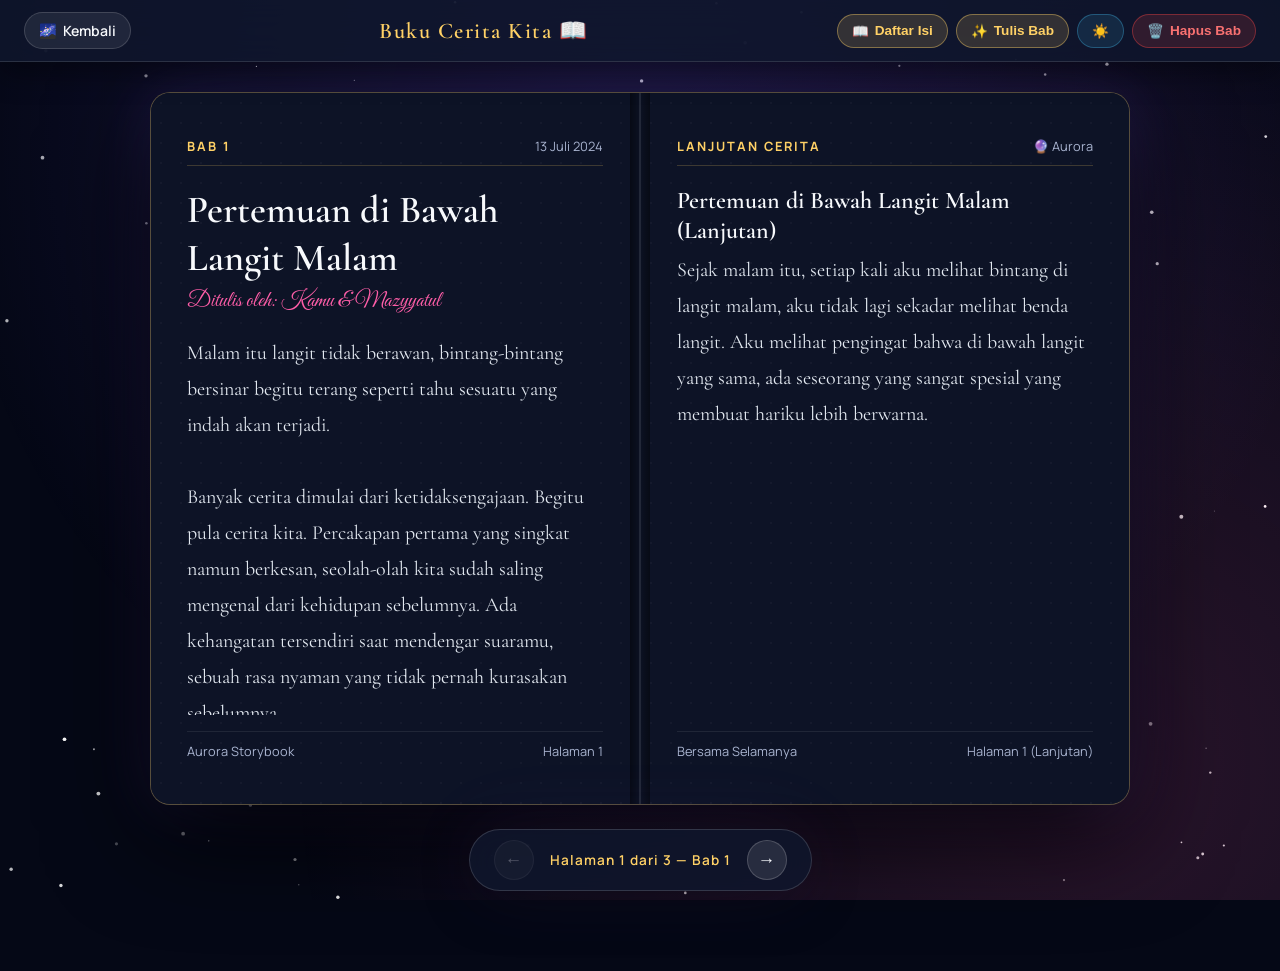
==== commit bb1daba3: "menambahkan transisi  mode di halaman buku" ====
--- a/book.html
+++ b/book.html
@@ -200,6 +200,9 @@
         </div>
     </div>
 
+    <!-- Theme Transition Overlay -->
+    <div class="theme-transition-overlay" aria-hidden="true"></div>
+
     <!-- GSAP -->
     <script src="https://cdn.jsdelivr.net/npm/gsap@3.13.0/dist/gsap.min.js"></script>
 
--- a/css/pages/book.css
+++ b/css/pages/book.css
@@ -747,3 +747,23 @@
         border-bottom-color: rgba(59, 164, 207, 0.30);
     }
 }
+
+/* =========================================
+   THEME TRANSITION OVERLAY
+   Full-screen crossfade used when switching dark/light mode
+========================================== */
+
+.theme-transition-overlay {
+    position: fixed;
+    inset: 0;
+    z-index: 100000;
+    background: rgba(16, 23, 45, 0.98);
+    opacity: 0;
+    pointer-events: none;
+    will-change: opacity;
+    transition: opacity 0.32s ease;
+}
+
+.theme-transition-overlay.is-visible {
+    opacity: 1;
+}
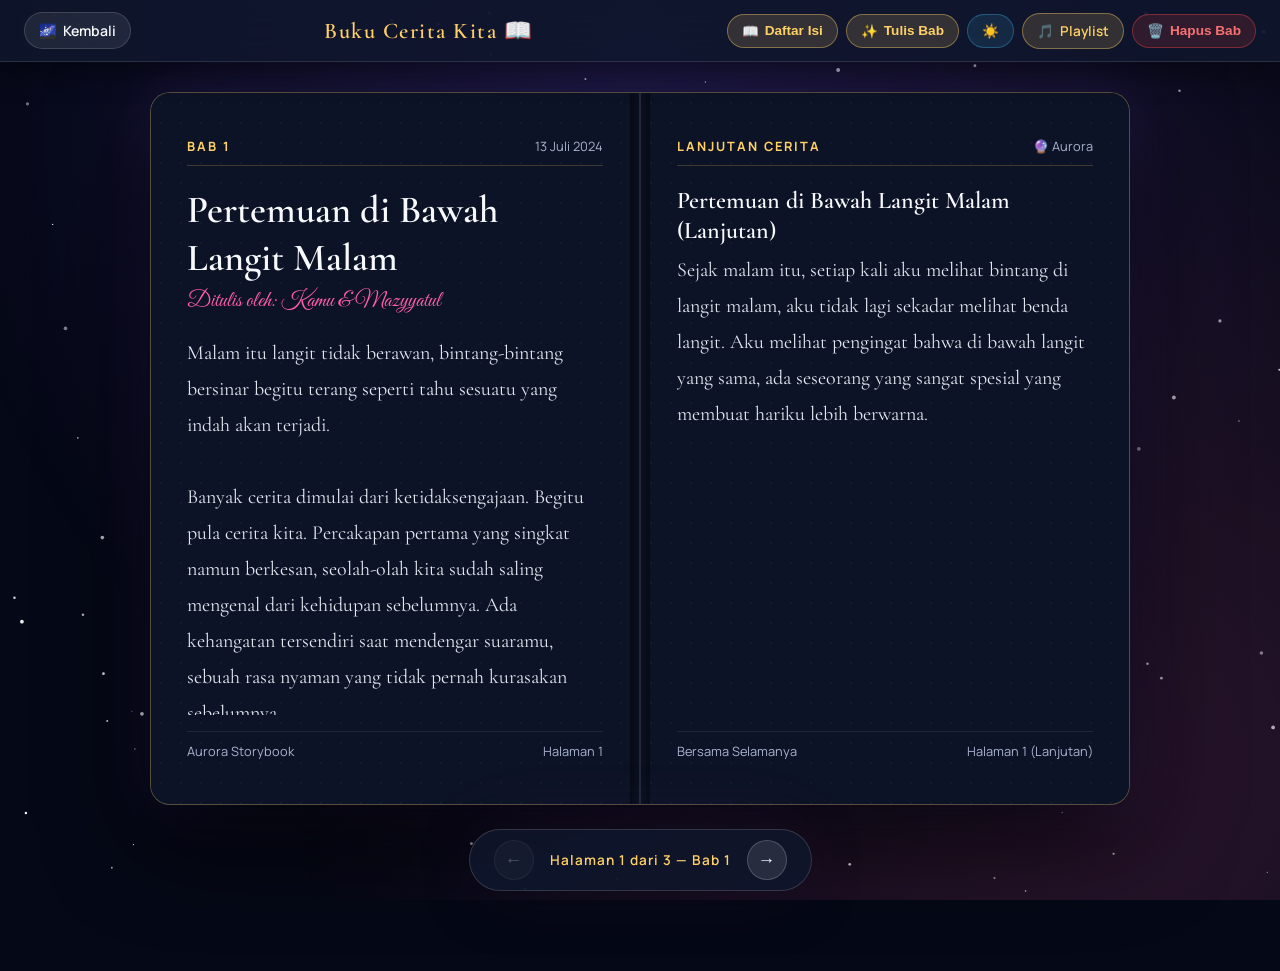
==== commit 72c17a84: "menambahkan embad spotify di proyek ini" ====
--- a/book.html
+++ b/book.html
@@ -71,6 +71,9 @@
             <button type="button" class="book-action-btn book-action-btn--theme" id="theme-toggle" title="Ganti Tema">
                 <span>☀️</span> <span class="btn-label">Mode Pantai</span>
             </button>
+            <a href="playlist.html" class="book-action-btn" title="Playlist Kita">
+                <span>🎵</span> <span class="btn-label">Playlist</span>
+            </a>
             <button type="button" class="book-action-btn book-action-btn--delete" id="delete-chapter-btn" title="Hapus Bab Ini">
                 <span>🗑️</span> <span class="btn-label">Hapus Bab</span>
             </button>
--- a/css/base.css
+++ b/css/base.css
@@ -72,4 +72,76 @@
 
 [data-theme="light"] .custom-cursor__dot {
     background: var(--text);
+}
+
+/* =========================================
+   THEME TRANSITION — RIPPLE WIPE
+   The new theme expands as a circle from the toggle button
+   using the View Transitions API
+========================================== */
+
+/* Disable the default crossfade so we fully control the reveal.
+   The per-snapshot rules below deliberately override these animations. */
+::view-transition-old(root),
+::view-transition-new(root) {
+    animation: none;
+    mix-blend-mode: normal;
+}
+
+/* The old theme gently dissolves away instead of snapping off,
+   so the new one feels like it blooms in over it */
+::view-transition-old(root) {
+    z-index: 1;
+    animation: theme-wipe-old 0.5s ease forwards;
+}
+
+/* New theme expands outward as a circle from the toggle button,
+   softly defocused at first, then sharpening as it fills the screen */
+::view-transition-new(root) {
+    z-index: 9999;
+    clip-path: circle(0 at var(--theme-ripple-x, 50%) var(--theme-ripple-y, 50%));
+    animation:
+        theme-ripple-in 0.75s cubic-bezier(0.16, 1, 0.3, 1) forwards,
+        theme-focus-in 0.4s ease forwards;
+}
+
+@keyframes theme-ripple-in {
+    to {
+        clip-path: circle(var(--theme-ripple-r, 150vmax) at var(--theme-ripple-x, 50%) var(--theme-ripple-y, 50%));
+    }
+}
+
+/* Old snapshot fades out — the reveal reads as layered, not a hard cut */
+@keyframes theme-wipe-old {
+    to {
+        opacity: 0;
+    }
+}
+
+/* New snapshot arrives slightly soft & translucent, then sharpens.
+   Kept short + low blur so it stays GPU-friendly on all devices */
+@keyframes theme-focus-in {
+    from {
+        opacity: 0.35;
+        filter: blur(8px);
+    }
+    to {
+        opacity: 1;
+        filter: blur(0);
+    }
+}
+
+/* Freeze CSS transitions while the ripple plays so the new-theme
+   snapshot is captured with its final colors */
+html.theme-rippling *,
+html.theme-rippling *::before,
+html.theme-rippling *::after {
+    transition: none !important;
+}
+
+@media (prefers-reduced-motion: reduce) {
+    ::view-transition-old(root),
+    ::view-transition-new(root) {
+        animation: none;
+    }
 }
--- a/css/pages/book.css
+++ b/css/pages/book.css
@@ -760,10 +760,14 @@
     background: rgba(16, 23, 45, 0.98);
     opacity: 0;
     pointer-events: none;
-    will-change: opacity;
-    transition: opacity 0.32s ease;
+    will-change: opacity, backdrop-filter;
+    backdrop-filter: blur(0px);
+    -webkit-backdrop-filter: blur(0px);
+    transition: opacity 0.35s ease, backdrop-filter 0.35s ease;
 }
 
 .theme-transition-overlay.is-visible {
     opacity: 1;
-}
+    backdrop-filter: blur(10px);
+    -webkit-backdrop-filter: blur(10px);
+}
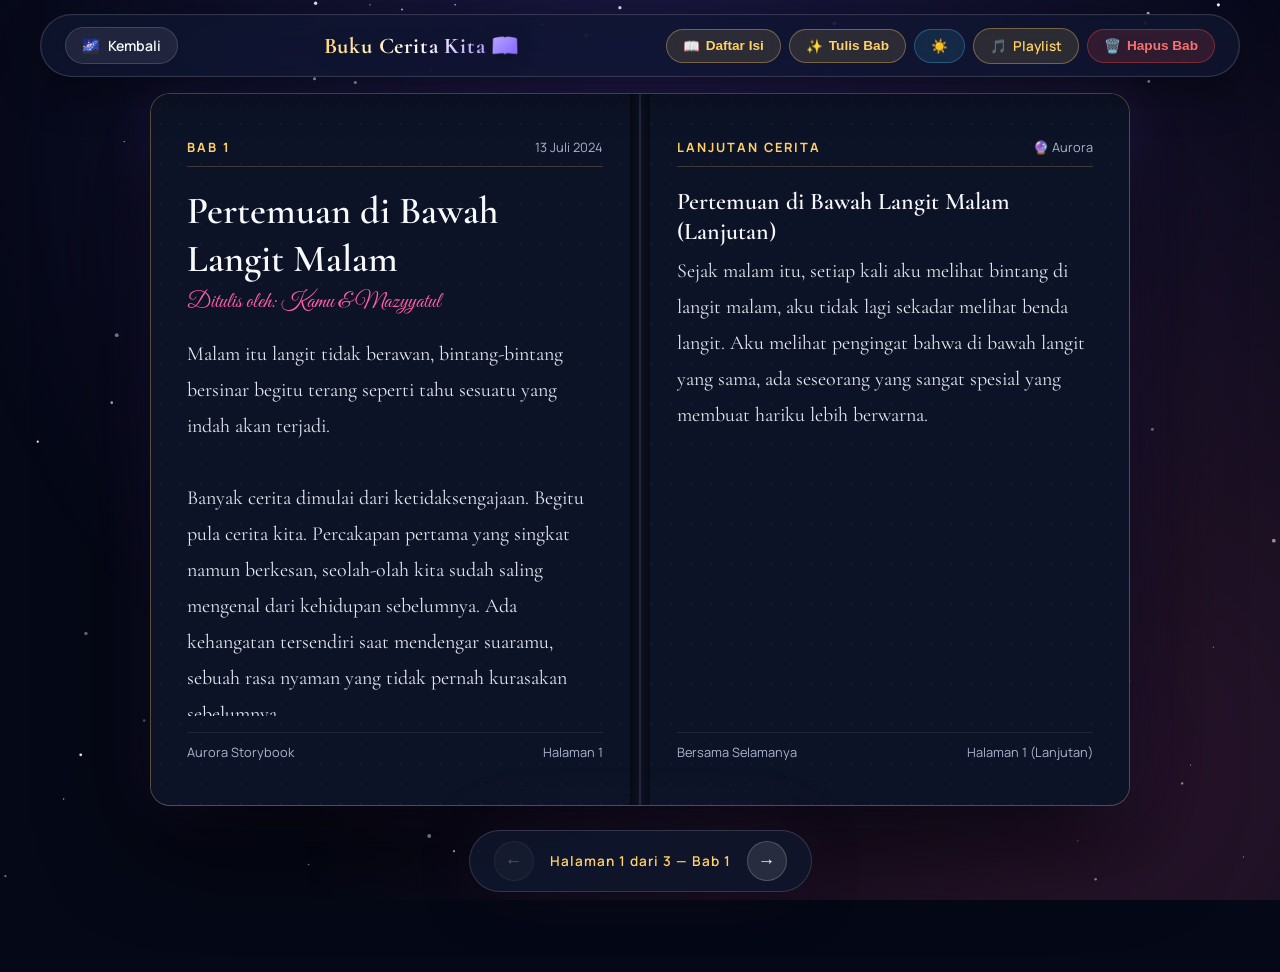
==== commit f442e2f9: "feat: add page-specific CSS files and update navigation buttons with informative tooltips" ====
--- a/book.html
+++ b/book.html
@@ -53,7 +53,7 @@
 
     <!-- Header Navigation -->
     <header class="book-nav-header">
-        <a href="index.html" class="book-nav-header__back">
+        <a href="index.html" class="book-nav-header__back" title="Kembali ke Beranda">
             <span>🌌</span> <span class="btn-label">Kembali</span>
         </a>
 
@@ -62,13 +62,13 @@
         </h1>
 
         <div class="book-nav-header__actions">
-            <button type="button" class="book-action-btn" id="toc-btn">
+            <button type="button" class="book-action-btn" id="toc-btn" title="Daftar Isi">
                 <span>📖</span> <span class="btn-label">Daftar Isi</span>
             </button>
-            <button type="button" class="book-action-btn" id="add-chapter-btn">
+            <button type="button" class="book-action-btn" id="add-chapter-btn" title="Tulis Bab">
                 <span>✨</span> <span class="btn-label">Tulis Bab</span>
             </button>
-            <button type="button" class="book-action-btn book-action-btn--theme" id="theme-toggle" title="Ganti Tema">
+            <button type="button" class="book-action-btn book-action-btn--theme" id="theme-toggle" title="Mode Pantai">
                 <span>☀️</span> <span class="btn-label">Mode Pantai</span>
             </button>
             <a href="playlist.html" class="book-action-btn" title="Playlist Kita">
--- a/css/pages/book.css
+++ b/css/pages/book.css
@@ -51,51 +51,85 @@
 ========================================== */
 .book-nav-header {
     position: sticky;
-    top: 0;
+    top: max(14px, env(safe-area-inset-top, 14px));
     z-index: 500;
     display: flex;
     justify-content: space-between;
     align-items: center;
+    width: calc(100% - 32px);
+    max-width: 1200px;
+    margin: 0 auto;
     padding: 12px 24px;
-    background: rgba(16, 23, 45, 0.85);
-    backdrop-filter: blur(24px);
-    -webkit-backdrop-filter: blur(24px);
-    border-bottom: 1px solid rgba(255, 255, 255, 0.12);
-    box-shadow: 0 10px 30px rgba(0, 0, 0, 0.4);
+    background: rgba(16, 23, 45, 0.78);
+    backdrop-filter: blur(28px) saturate(180%);
+    -webkit-backdrop-filter: blur(28px) saturate(180%);
+    border: 1px solid rgba(255, 255, 255, 0.14);
+    border-radius: 40px;
+    box-shadow: 0 16px 40px rgba(0, 0, 0, 0.35), 0 0 1px rgba(255, 255, 255, 0.2) inset;
+    transition: all 0.3s cubic-bezier(0.16, 1, 0.3, 1);
+}
+
+[data-theme="light"] .book-nav-header {
+    background: rgba(255, 255, 255, 0.82);
+    border: 1px solid rgba(0, 0, 0, 0.08);
+    box-shadow: 0 12px 32px rgba(0, 0, 0, 0.08), 0 0 1px rgba(0, 0, 0, 0.05) inset;
 }
 
 .book-nav-header__back {
     display: inline-flex;
     align-items: center;
-    gap: 6px;
+    gap: 8px;
     color: var(--text);
     text-decoration: none;
     font-weight: 600;
     font-size: 0.88rem;
-    padding: 8px 14px;
+    padding: 8px 16px;
     border-radius: 30px;
     background: rgba(255, 255, 255, 0.08);
     border: 1px solid rgba(255, 255, 255, 0.15);
-    transition: all 0.25s ease;
+    transition: all 0.25s cubic-bezier(0.16, 1, 0.3, 1);
     white-space: nowrap;
     touch-action: manipulation;
 }
 
+[data-theme="light"] .book-nav-header__back {
+    background: rgba(0, 0, 0, 0.05);
+    border-color: rgba(0, 0, 0, 0.1);
+}
+
 .book-nav-header__back:hover,
 .book-nav-header__back:active {
-    background: rgba(255, 94, 168, 0.25);
+    background: rgba(255, 94, 168, 0.18);
     border-color: var(--primary);
-    transform: translateX(-2px);
+    color: var(--primary);
+    transform: translateX(-3px);
+    box-shadow: 0 4px 15px rgba(255, 94, 168, 0.25);
 }
 
 .book-nav-header__title {
     font-family: var(--display-font);
-    font-size: 1.4rem;
-    font-weight: 600;
+    font-size: clamp(1.1rem, 2.2vw, 1.4rem);
+    font-weight: 700;
     color: var(--gold);
-    letter-spacing: 1.5px;
+    letter-spacing: 0.8px;
     text-align: center;
-    margin: 0;
+    margin: 0 16px;
+    background: linear-gradient(135deg, var(--gold), #ffffff, var(--secondary));
+    -webkit-background-clip: text;
+    -webkit-text-fill-color: transparent;
+    background-clip: text;
+    white-space: nowrap;
+    overflow: hidden;
+    text-overflow: ellipsis;
+    filter: drop-shadow(0 2px 8px rgba(0, 0, 0, 0.3));
+}
+
+[data-theme="light"] .book-nav-header__title {
+    background: linear-gradient(135deg, #d97706, #1e293b, var(--secondary));
+    -webkit-background-clip: text;
+    -webkit-text-fill-color: transparent;
+    background-clip: text;
+    filter: none;
 }
 
 .book-nav-header__actions {
@@ -108,25 +142,31 @@
     display: inline-flex;
     align-items: center;
     gap: 6px;
-    background: rgba(255, 209, 102, 0.15);
-    border: 1px solid rgba(255, 209, 102, 0.4);
+    background: rgba(255, 209, 102, 0.12);
+    border: 1px solid rgba(255, 209, 102, 0.35);
     color: var(--gold);
-    padding: 8px 14px;
+    padding: 8px 16px;
     border-radius: 30px;
     font-weight: 600;
     font-size: 0.85rem;
     cursor: pointer;
-    transition: all 0.25s ease;
+    transition: all 0.25s cubic-bezier(0.16, 1, 0.3, 1);
     white-space: nowrap;
+    backdrop-filter: blur(10px);
     touch-action: manipulation;
-}
-
-.book-action-btn:hover,
+    text-decoration: none;
+}
+
+.book-action-btn:hover {
+    background: rgba(255, 209, 102, 0.25);
+    border-color: var(--gold);
+    color: #ffffff;
+    transform: translateY(-2px);
+    box-shadow: 0 6px 20px rgba(255, 209, 102, 0.3);
+}
+
 .book-action-btn:active {
-    background: var(--gold);
-    color: #050816;
-    transform: translateY(-2px);
-    box-shadow: 0 0 15px rgba(255, 209, 102, 0.4);
+    transform: translateY(0) scale(0.96);
 }
 
 .book-action-btn--delete {
@@ -459,27 +499,25 @@
 ========================================== */
 @media (max-width: 768px) {
     .book-nav-header {
+        width: calc(100% - 20px);
         padding: 10px 14px;
-        gap: 8px;
+        top: max(10px, env(safe-area-inset-top, 10px));
+        gap: 6px;
     }
 
     .book-nav-header__back {
-        font-size: 0.78rem;
         padding: 6px 12px;
-    }
-
-    .book-nav-header__back span {
-        font-size: 0.9rem;
+        font-size: 0.8rem;
     }
 
     .book-nav-header__title {
-        font-size: 1.1rem;
-        letter-spacing: 1px;
+        font-size: 1.05rem;
+        margin: 0 6px;
     }
 
     .book-action-btn {
-        padding: 6px 10px;
-        font-size: 0.78rem;
+        padding: 6px 12px;
+        font-size: 0.8rem;
     }
 
     .book-stage {
@@ -533,18 +571,51 @@
     }
 }
 
-@media (max-width: 480px) {
+@media (max-width: 576px) {
+    .book-nav-header {
+        width: calc(100% - 16px);
+        padding: 8px 10px;
+        border-radius: 30px;
+    }
+
     .book-nav-header__title {
-        font-size: 0.95rem;
+        font-size: 0.98rem;
+        margin: 0 4px;
+    }
+
+    .book-nav-header__back {
+        padding: 6px 10px;
+        border-radius: 50px;
+    }
+
+    .book-nav-header__back .btn-label {
+        display: none;
+    }
+
+    .book-action-btn {
+        padding: 6px 10px;
+        border-radius: 50px;
+        font-size: 0.8rem;
     }
 
     .book-action-btn span.btn-label {
-        display: none; /* Shows clean icons on very small screens */
+        display: none; /* Clean icon-only buttons on small screens */
     }
 
     .book-sheet-body {
         font-size: 0.98rem;
         line-height: 1.6;
+    }
+}
+
+@media (max-width: 380px) {
+    .book-nav-header {
+        width: calc(100% - 12px);
+        padding: 6px 8px;
+    }
+
+    .book-nav-header__title {
+        font-size: 0.88rem;
     }
 }
 
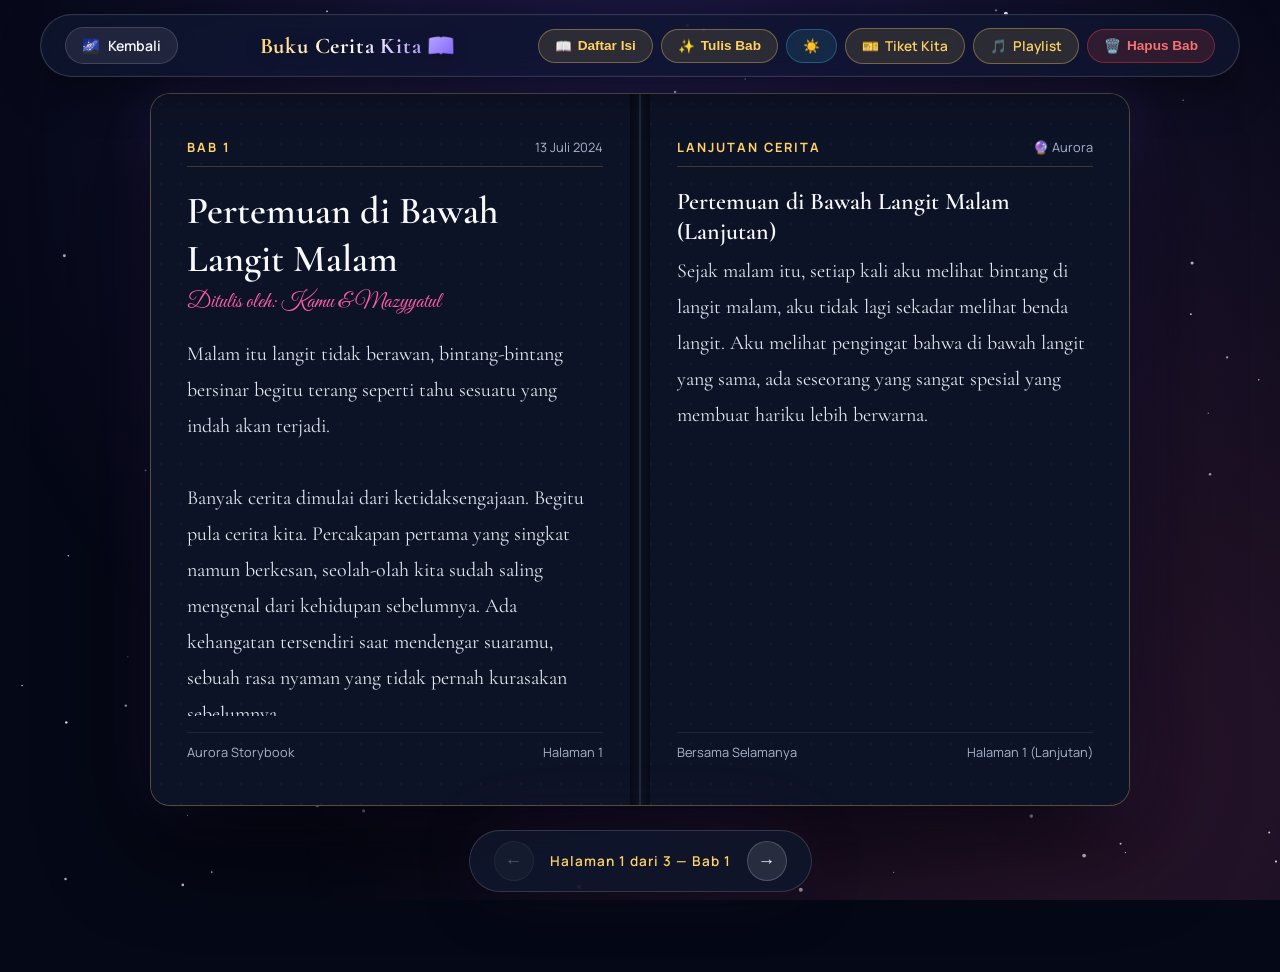
==== commit 73266a68: "feat: implement tickets management system with new UI and core application logic" ====
--- a/book.html
+++ b/book.html
@@ -71,6 +71,9 @@
             <button type="button" class="book-action-btn book-action-btn--theme" id="theme-toggle" title="Mode Pantai">
                 <span>☀️</span> <span class="btn-label">Mode Pantai</span>
             </button>
+            <a href="tickets.html" class="book-action-btn" title="Tiket Perjalanan Kita">
+                <span>🎫</span> <span class="btn-label">Tiket Kita</span>
+            </a>
             <a href="playlist.html" class="book-action-btn" title="Playlist Kita">
                 <span>🎵</span> <span class="btn-label">Playlist</span>
             </a>
